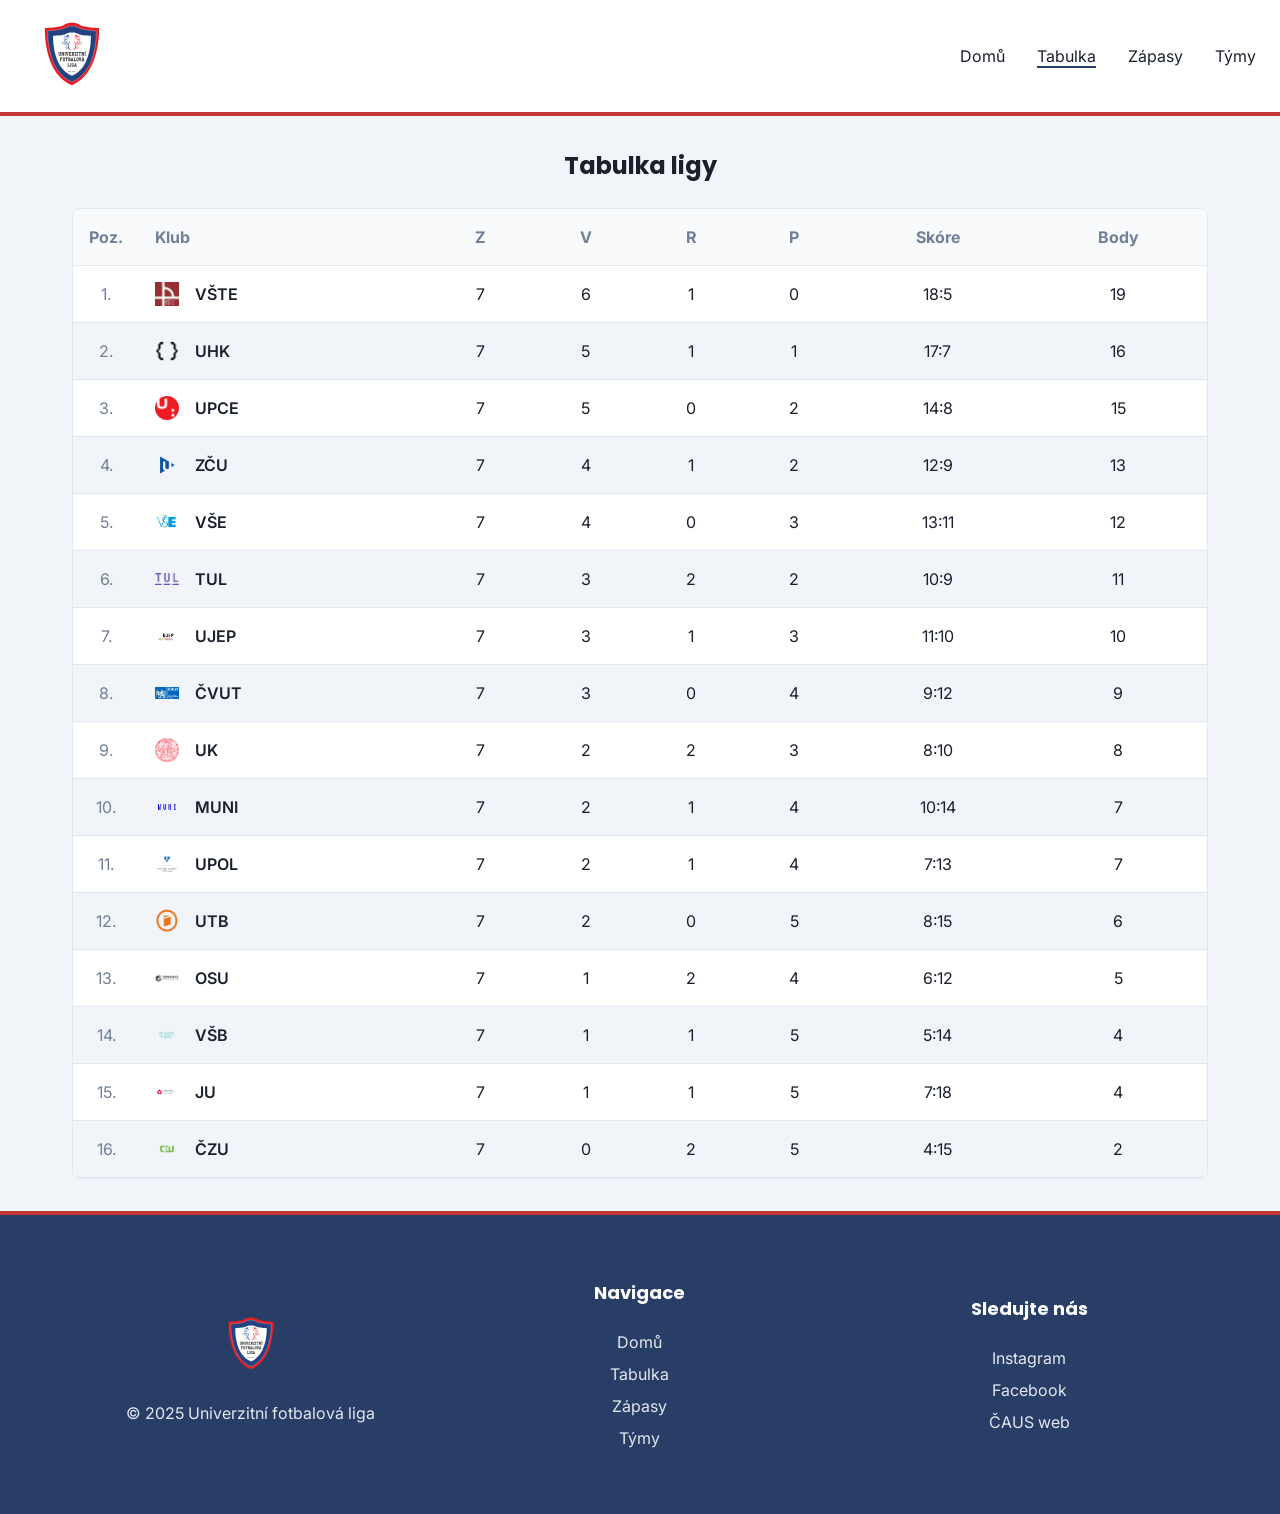
==== tabulka.html @ 3241ca41 "Improve code quality: optimize JS, CSS variables, and HTML metadata Co-authored-by: MatBen19 <101430" ====
<!DOCTYPE html>
<html lang="cs">
    <head>
        <meta charset="UTF-8" />
        <meta name="viewport" content="width=device-width, initial-scale=1.0" />
        <meta name="description" content="Tabulka Univerzitní fotbalové ligy - aktuální pořadí týmů UFoL" />

        <title>Tabulka | UFoL</title>

        <link rel="preconnect" href="https://fonts.googleapis.com" />
        <link rel="preconnect" href="https://fonts.gstatic.com" crossorigin />
        <link
            href="https://fonts.googleapis.com/css2?family=Inter:wght@400;600;700&family=Poppins:wght@600;700&display=swap"
            rel="stylesheet"
        />
        <link rel="stylesheet" href="css/main.css" />
        <!-- Javascript pro responizivní navigaci -->
        <script src="./script.js" defer></script>
    </head>

    <body>
        <header class="header">
            <div class="header__content">
                <a href="index.html">
                    <img class="header__logo" src="./images/logos/ufol.svg" alt="league icon"/>
                </a>
                <nav class="nav">
                    <ul class="nav__menu">
                        <li><a class="nav__link" href="./index.html">Domů</a></li>
                        <li><a class="nav__link nav__link--active" href="./tabulka.html">Tabulka</a></li>
                        <li><a class="nav__link" href="./zapasy.html">Zápasy</a></li>
                        <li><a class="nav__link" href="./tymy.html">Týmy</a></li>
                    </ul>
                    <button class="nav__hamburger" aria-label="Otevřít menu" aria-expanded="false">
                        <span class="nav__bar"></span>
                        <span class="nav__bar"></span>
                        <span class="nav__bar"></span>
                    </button>
                </nav>
            </div>
        </header>

        <main>
            <section class="standings">
                <div class="standings__content">
                    <div class="standings__header">
                        <h1>Tabulka ligy</h1>
                    </div>
                    <span class="standings__hint">
                        <p>Posunutím zobrazíte celou tabulku →</p>
                    </span>
                    <div class="standings__table-content">
                        
                        <table class="league-table">
                            <thead>
                                <tr class="league-table__header-row">
                                    <th class="league-table__th league-table__th--pos">Poz.</th>
                                    <th class="league-table__th league-table__th--team">Klub</th>
                                    <th class="league-table__th">Z</th>
                                    <th class="league-table__th">V</th>
                                    <th class="league-table__th">R</th>
                                    <th class="league-table__th">P</th>
                                    <th class="league-table__th">Skóre</th>
                                    <th class="league-table__th">Body</th>
                                </tr>
                            </thead>

                            <tbody>
                                <tr class="league-table__row">
                                    <td class="league-table__cell league-table__cell--pos">1.</td>
                                    <td class="league-table__cell league-table__cell--team">
                                        <div class="league-table__team-content">
                                            <img class="league-table__logo" src="./images/logos/vste.jpg" alt="VŠTE Logo">
                                            <span class="league-table__name">VŠTE</span>
                                        </div>
                                    </td>
                                    <td class="league-table__cell">7</td>
                                    <td class="league-table__cell">6</td>
                                    <td class="league-table__cell">1</td>
                                    <td class="league-table__cell">0</td>
                                    <td class="league-table__cell">18:5</td>
                                    <td class="league-table__cell">19</td>
                                </tr>
                            
                                <tr class="league-table__row--zebra">
                                    <td class="league-table__cell league-table__cell--pos">2.</td>
                                    <td class="league-table__cell league-table__cell--team">
                                        <div class="league-table__team-content">
                                            <img class="league-table__logo" src="./images/logos/uhk.png" alt="UHK Logo">
                                            <span class="league-table__name">UHK</span>
                                        </div>
                                    </td>
                                    <td class="league-table__cell">7</td>
                                    <td class="league-table__cell">5</td>
                                    <td class="league-table__cell">1</td>
                                    <td class="league-table__cell">1</td>
                                    <td class="league-table__cell">17:7</td>
                                    <td class="league-table__cell">16</td>
                                </tr>
                            
                                <tr class="league-table__row">
                                    <td class="league-table__cell league-table__cell--pos">3.</td>
                                    <td class="league-table__cell league-table__cell--team">
                                        <div class="league-table__team-content">
                                            <img class="league-table__logo" src="./images/logos/upce.png" alt="UPCE Logo">
                                            <span class="league-table__name">UPCE</span>
                                        </div>
                                    </td>
                                    <td class="league-table__cell">7</td>
                                    <td class="league-table__cell">5</td>
                                    <td class="league-table__cell">0</td>
                                    <td class="league-table__cell">2</td>
                                    <td class="league-table__cell">14:8</td>
                                    <td class="league-table__cell">15</td>
                                </tr>
                            
                                <tr class="league-table__row--zebra">
                                    <td class="league-table__cell league-table__cell--pos">4.</td>
                                    <td class="league-table__cell league-table__cell--team">
                                        <div class="league-table__team-content">
                                            <img class="league-table__logo" src="./images/logos/zcu.png" alt="ZČU Logo">
                                            <span class="league-table__name">ZČU</span>
                                        </div>
                                    </td>
                                    <td class="league-table__cell">7</td>
                                    <td class="league-table__cell">4</td>
                                    <td class="league-table__cell">1</td>
                                    <td class="league-table__cell">2</td>
                                    <td class="league-table__cell">12:9</td>
                                    <td class="league-table__cell">13</td>
                                </tr>
                            
                                <tr class="league-table__row">
                                    <td class="league-table__cell league-table__cell--pos">5.</td>
                                    <td class="league-table__cell league-table__cell--team">
                                        <div class="league-table__team-content">
                                            <img class="league-table__logo" src="./images/logos/vse.png" alt="VŠE Logo">
                                            <span class="league-table__name">VŠE</span>
                                        </div>
                                    </td>
                                    <td class="league-table__cell">7</td>
                                    <td class="league-table__cell">4</td>
                                    <td class="league-table__cell">0</td>
                                    <td class="league-table__cell">3</td>
                                    <td class="league-table__cell">13:11</td>
                                    <td class="league-table__cell">12</td>
                                </tr>
                            
                                <tr class="league-table__row--zebra">
                                    <td class="league-table__cell league-table__cell--pos">6.</td>
                                    <td class="league-table__cell league-table__cell--team">
                                        <div class="league-table__team-content">
                                            <img class="league-table__logo" src="./images/logos/tul.png" alt="TUL Logo">
                                            <span class="league-table__name">TUL</span>
                                        </div>
                                    </td>
                                    <td class="league-table__cell">7</td>
                                    <td class="league-table__cell">3</td>
                                    <td class="league-table__cell">2</td>
                                    <td class="league-table__cell">2</td>
                                    <td class="league-table__cell">10:9</td>
                                    <td class="league-table__cell">11</td>
                                </tr>
                            
                                <tr class="league-table__row">
                                    <td class="league-table__cell league-table__cell--pos">7.</td>
                                    <td class="league-table__cell league-table__cell--team">
                                        <div class="league-table__team-content">
                                            <img class="league-table__logo" src="./images/logos/ujep.png" alt="UJEP Logo">
                                            <span class="league-table__name">UJEP</span>
                                        </div>
                                    </td>
                                    <td class="league-table__cell">7</td>
                                    <td class="league-table__cell">3</td>
                                    <td class="league-table__cell">1</td>
                                    <td class="league-table__cell">3</td>
                                    <td class="league-table__cell">11:10</td>
                                    <td class="league-table__cell">10</td>
                                </tr>
                            
                                <tr class="league-table__row--zebra">
                                    <td class="league-table__cell league-table__cell--pos">8.</td>
                                    <td class="league-table__cell league-table__cell--team">
                                        <div class="league-table__team-content">
                                            <img class="league-table__logo" src="./images/logos/cvut.jpg" alt="ČVUT Logo">
                                            <span class="league-table__name">ČVUT</span>
                                        </div>
                                    </td>
                                    <td class="league-table__cell">7</td>
                                    <td class="league-table__cell">3</td>
                                    <td class="league-table__cell">0</td>
                                    <td class="league-table__cell">4</td>
                                    <td class="league-table__cell">9:12</td>
                                    <td class="league-table__cell">9</td>
                                </tr>
                            
                                <tr class="league-table__row">
                                    <td class="league-table__cell league-table__cell--pos">9.</td>
                                    <td class="league-table__cell league-table__cell--team">
                                        <div class="league-table__team-content">
                                            <img class="league-table__logo" src="./images/logos/uk.png" alt="UK Logo">
                                            <span class="league-table__name">UK</span>
                                        </div>
                                    </td>
                                    <td class="league-table__cell">7</td>
                                    <td class="league-table__cell">2</td>
                                    <td class="league-table__cell">2</td>
                                    <td class="league-table__cell">3</td>
                                    <td class="league-table__cell">8:10</td>
                                    <td class="league-table__cell">8</td>
                                </tr>
                            
                                <tr class="league-table__row--zebra">
                                    <td class="league-table__cell league-table__cell--pos">10.</td>
                                    <td class="league-table__cell league-table__cell--team">
                                        <div class="league-table__team-content">
                                            <img class="league-table__logo" src="./images/logos/muni.png" alt="MUNI Logo">
                                            <span class="league-table__name">MUNI</span>
                                        </div>
                                    </td>
                                    <td class="league-table__cell">7</td>
                                    <td class="league-table__cell">2</td>
                                    <td class="league-table__cell">1</td>
                                    <td class="league-table__cell">4</td>
                                    <td class="league-table__cell">10:14</td>
                                    <td class="league-table__cell">7</td>
                                </tr>
                            
                                <tr class="league-table__row">
                                    <td class="league-table__cell league-table__cell--pos">11.</td>
                                    <td class="league-table__cell league-table__cell--team">
                                        <div class="league-table__team-content">
                                            <img class="league-table__logo" src="./images/logos/upol.png" alt="UPOL Logo">
                                            <span class="league-table__name">UPOL</span>
                                        </div>
                                    </td>
                                    <td class="league-table__cell">7</td>
                                    <td class="league-table__cell">2</td>
                                    <td class="league-table__cell">1</td>
                                    <td class="league-table__cell">4</td>
                                    <td class="league-table__cell">7:13</td>
                                    <td class="league-table__cell">7</td>
                                </tr>
                            
                                <tr class="league-table__row--zebra">
                                    <td class="league-table__cell league-table__cell--pos">12.</td>
                                    <td class="league-table__cell league-table__cell--team">
                                        <div class="league-table__team-content">
                                            <img class="league-table__logo" src="./images/logos/utb.png" alt="UTB Logo">
                                            <span class="league-table__name">UTB</span>
                                        </div>
                                    </td>
                                    <td class="league-table__cell">7</td>
                                    <td class="league-table__cell">2</td>
                                    <td class="league-table__cell">0</td>
                                    <td class="league-table__cell">5</td>
                                    <td class="league-table__cell">8:15</td>
                                    <td class="league-table__cell">6</td>
                                </tr>
                            
                                <tr class="league-table__row">
                                    <td class="league-table__cell league-table__cell--pos">13.</td>
                                    <td class="league-table__cell league-table__cell--team">
                                        <div class="league-table__team-content">
                                            <img class="league-table__logo" src="./images/logos/osu.png" alt="OSU Logo">
                                            <span class="league-table__name">OSU</span>
                                        </div>
                                    </td>
                                    <td class="league-table__cell">7</td>
                                    <td class="league-table__cell">1</td>
                                    <td class="league-table__cell">2</td>
                                    <td class="league-table__cell">4</td>
                                    <td class="league-table__cell">6:12</td>
                                    <td class="league-table__cell">5</td>
                                </tr>
                            
                                <tr class="league-table__row--zebra">
                                    <td class="league-table__cell league-table__cell--pos">14.</td>
                                    <td class="league-table__cell league-table__cell--team">
                                        <div class="league-table__team-content">
                                            <img class="league-table__logo" src="./images/logos/vsb.png" alt="VŠB Logo">
                                            <span class="league-table__name">VŠB</span>
                                        </div>
                                    </td>
                                    <td class="league-table__cell">7</td>
                                    <td class="league-table__cell">1</td>
                                    <td class="league-table__cell">1</td>
                                    <td class="league-table__cell">5</td>
                                    <td class="league-table__cell">5:14</td>
                                    <td class="league-table__cell">4</td>
                                </tr>
                            
                                <tr class="league-table__row">
                                    <td class="league-table__cell league-table__cell--pos">15.</td>
                                    <td class="league-table__cell league-table__cell--team">
                                        <div class="league-table__team-content">
                                            <img class="league-table__logo" src="./images/logos/ju.png" alt="JU Logo">
                                            <span class="league-table__name">JU</span>
                                        </div>
                                    </td>
                                    <td class="league-table__cell">7</td>
                                    <td class="league-table__cell">1</td>
                                    <td class="league-table__cell">1</td>
                                    <td class="league-table__cell">5</td>
                                    <td class="league-table__cell">7:18</td>
                                    <td class="league-table__cell">4</td>
                                </tr>
                            
                                <tr class="league-table__row--zebra">
                                    <td class="league-table__cell league-table__cell--pos">16.</td>
                                    <td class="league-table__cell league-table__cell--team">
                                        <div class="league-table__team-content">
                                            <img class="league-table__logo" src="./images/logos/czu.png" alt="ČZU Logo">
                                            <span class="league-table__name">ČZU</span>
                                        </div>
                                    </td>
                                    <td class="league-table__cell">7</td>
                                    <td class="league-table__cell">0</td>
                                    <td class="league-table__cell">2</td>
                                    <td class="league-table__cell">5</td>
                                    <td class="league-table__cell">4:15</td>
                                    <td class="league-table__cell">2</td>
                                </tr>
                            </tbody>
                        </table>
                    </div>
                </div>
            </section>
        </main>

        <footer class="footer">
            <div class="footer__content">
                <div class="footer__column footer__column--brand">
                    <a href="index.html" class="footer__logo-link">
                        <img class="footer__logo" src="./images/logos/ufol.svg" alt="UFoL Logo">
                    </a>
                    <p class="footer__text">© 2025 Univerzitní fotbalová liga</p>
                </div>

                <div class="footer__column">
                    <h3 class="footer__heading">Navigace</h3>
                    <ul class="footer__list">
                        <li><a href="index.html" class="footer__link">Domů</a></li>
                        <li><a href="tabulka.html" class="footer__link">Tabulka</a></li>
                        <li><a href="zapasy.html" class="footer__link">Zápasy</a></li>
                        <li><a href="tymy.html" class="footer__link">Týmy</a></li>
                    </ul>
                </div>

                <div class="footer__column">
                    <h3 class="footer__heading">Sledujte nás</h3>
                    <ul class="footer__list">
                        <li><a href="#" class="footer__link">Instagram</a></li>
                        <li><a href="#" class="footer__link">Facebook</a></li>
                        <li><a href="#" class="footer__link">ČAUS web</a></li>
                    </ul>
                </div>
            </div>
        </footer>

    </body>
</html>
---- css/main.css ----
/* Importy */
@import "reset.css";
@import "variables.css";

/* Základní nastavení stránky */
body {
    background-color: var(--color-bg-page);
    color: var(--color-text-main);
    font-family: var(--font-body);
    font-size: 16px; /* 1rem */
}

/* Typography Defaults */
h1,
h2,
h3 {
    font-family: var(--font-heading);
    font-weight: 700;
    color: var(--color-text-main);
}

a {
    text-decoration: none;
    color: inherit;
}

/* HEADER */

.header {
    padding: 0.5rem 1.5rem;
    background-color: var(--color-bg-container);
    border-bottom: 4px solid var(--color-accent);
}

.header__content {
    display: flex;
    justify-content: space-between;
    align-items: center;
}

.header__logo {
    width: 6rem;
    height: auto;
}

.nav__hamburger {
    display: none;
}

.nav__menu {
    list-style: none;
    display: flex;
    gap: 2rem;
}

.nav__link {
    /* Vymezí místo pro border ve stavu :hover */
    border-bottom: 2px solid transparent;
    transition: all 0.3s ease;
}

.nav__link--active {
    border-bottom-color: var(--color-primary);
}

.nav__link--active:hover {
    color: var(--color-primary-hover);
    border-bottom-color: var(--color-primary-hover);
}

.nav__link--active:active {
    color: var(--color-primary-active);
    border-bottom-color: var(--color-primary-active);
}

.nav__link:hover {
    color: var(--color-primary-hover);
}

.nav__link:active {
    color: var(--color-primary-active);
}

/* FOOTER */

.footer {
    background-color: var(--color-primary);
    color: var(--color-text-light);
    border-top: 4px solid var(--color-accent);
}

.footer__content {
    padding: 4rem 2rem;
    max-width: var(--container-width-desktop);
    margin: 0 auto;
    display: flex;
    flex-direction: row;
    justify-content: space-between;
    align-items: center;
    gap: 2rem;
}

.footer__column {
    display: flex;
    flex-direction: column;
    align-items: center;
    text-align: center;
    gap: 1rem;
    flex: 1;
}

.footer__logo {
    height: 5rem;
    width: auto;
}

.footer__heading {
    color: var(--color-white);
    font-size: 1.125rem;
    margin-bottom: 0.5rem;
}

.footer__list {
    list-style: none;
    display: flex;
    flex-direction: column;
    gap: 0.5rem;
}

.footer__link {
    color: var(--color-text-light);
    transition: color 0.2s ease;
}

.footer__link:hover {
    color: var(--color-white);
    text-decoration: underline;
}

.footer__link:active {
    color: var(--color-accent);
}

/* =========================================
   HOME PAGE
   ========================================= */

/* HERO SECTION */

.hero {
    min-height: 380px;
    padding: 2rem 1rem;
    display: flex;
    align-items: center;
    justify-content: center;
    background-image: linear-gradient(rgba(0, 0, 0, 0.3), rgba(0, 0, 0, 0.3)),
        url("../images/ui/football_pitch.webp");
    background-size: cover;
    background-position: bottom;
}

.hero__content {
    display: flex;
    flex-direction: column;
    align-items: center;
    justify-content: center;
    gap: 2rem;
}

.hero__content h1 {
    color: var(--color-white);
    font-size: 3rem;
    text-align: center;
}

.hero__subtitle {
    color: var(--color-white);
    font-size: 1rem;
}

.btn {
    display: inline-block;
    padding: 0.75rem 1.5rem;
    background-color: var(--color-accent);
    border-radius: var(--radius-card);
    color: var(--color-white);
    font-weight: 600;
    transition: all 0.3s ease-out;
}

.btn:hover {
    background-color: var(--color-accent-hover);
    transform: translateY(-2px);
    box-shadow: 0 4px 12px rgba(195, 55, 52, 0.3);
}

.btn:active {
    background-color: var(--color-accent-active);
    transform: translateY(0);
    box-shadow: none;
}

/* SECTION HEADERS */

.section__header {
    display: flex;
    align-items: baseline;
    justify-content: space-between;
}

.section__header a {
    font-family: var(--font-body);
    font-size: 1rem;
    color: var(--color-primary);
    transition: all 0.3s ease-out;
}

.section__header a:hover {
    color: var(--color-primary-hover);
}

.section__header a:active {
    color: var(--color-primary-active);
}

/* UPCOMING MATCHES */

.upcoming-matches__content {
    padding: 4rem 2rem 0 2rem;
    display: flex;
    flex-direction: column;
    gap: 1rem;

    width: 100%;
    max-width: var(--container-width-desktop);
    margin: 0 auto;
}

.upcoming-matches__list {
    display: flex;
    flex-direction: column;
    gap: 1rem;
}

.match-card {
    padding: 2rem 2rem;
    background-color: var(--color-bg-container);
    border-radius: var(--radius-card);
    border: 1px solid var(--color-border);
    display: flex;
    align-items: center;
    gap: 1rem;
}

.match-card__team {
    display: flex;
    align-items: center;
    gap: 1rem;

    flex: 1;
    flex-basis: 0;
}

.match-card__team:first-child {
    justify-content: flex-start;
}

.match-card__team:last-child {
    justify-content: flex-end;
}

.match-card__logo {
    height: 3rem;
    width: auto;
    object-fit: contain;
}
.match-card__name {
    color: var(--color-text-main);
}

.match-card__info {
    display: flex;
    flex-direction: column;
    align-items: center;
}

.match-card__score {
    font-size: 1.5rem;
    font-weight: 600;
    font-family: var(--font-heading);
}

/* STANDINGS */

.standings__content {
    padding: 2rem 2rem;
    max-width: var(--container-width-desktop);
    margin: 0 auto;
    display: flex;
    flex-direction: column;
    gap: 1.5rem;
}

.league-table--mini {
    width: 100%;
    min-width: 300px;
    border-collapse: collapse;
}

/* Sdílené styly pro tabulku */

.standings__table-content {
    width: 100%;
    overflow-x: auto;
    background: var(--color-bg-container);
    border-radius: var(--radius-card);
    border: 1px solid var(--color-border);
}

.standings__hint {
    display: none;
    text-align: center;
    font-size: 0.8rem;
    color: var(--color-text-subtle);
}

.league-table__th,
.league-table__cell {
    padding: 1rem;
    text-align: center;
    border-bottom: 1px solid var(--color-border);
}

.league-table__header-row {
    font-weight: 600;
    font-size: 1rem;
    color: var(--color-text-subtle);
    background-color: var(--color-bg-light);
}

.league-table__th--pos,
.league-table__cell--pos {
    width: 3rem;
    color: var(--color-text-subtle);
}

.league-table__th--team,
.league-table__cell--team {
    text-align: left;
}

.league-table__team-content {
    display: flex;
    align-items: center;
    gap: 1rem;
}

.league-table__logo {
    width: 1.5rem;
    height: auto;
}

.league-table__name {
    font-weight: 600;
}

.league-table__row--zebra {
    background-color: var(--color-bg-page);
}

/* =========================================
   TABULKA
   ========================================= */
.standings__header {
    text-align: center;
}

.league-table {
    width: 100%;
    min-width: 700px;
    border-collapse: collapse;
}

/* =========================================
   TÝMY
   ========================================= */
.teams__content {
    padding: 2rem 2rem;
    width: 100%;
    max-width: var(--container-width-desktop);
    margin: 0 auto;

    display: flex;
    flex-direction: column;
    gap: 2rem;
}

.teams__header {
    text-align: center;
}

.teams__grid {
    /* Grid Layout */
    display: grid;
    /* 3 sloupce */
    grid-template-columns: repeat(3, 1fr); 
    gap: 1.5rem;
}

/* Karta Týmu */
.team-card {
    position: relative; 
    
    background-color: var(--color-bg-container);
    border: 1px solid var(--color-border);
    border-radius: var(--radius-card);
    
    display: flex;
    flex-direction: column;
    overflow: hidden;
    
    /* Animace při najetí myší */
    transition: transform 0.3s ease, box-shadow 0.3s ease;
}

/* Hover efekt na celou kartu */
.team-card:hover {
    transform: translateY(-5px);
    box-shadow: var(--shadow-card);
    border-color: var(--color-primary-hover);
}

/* Overlay Link */
.team-card__overlay-link {
    /* Roztáhne odkaz přes celou kartu */
    position: absolute;
    inset: 0; /* top:0, right:0, bottom:0, left:0 */
    z-index: 1; /* Musí být nad obsahem */
    cursor: pointer;
}

/* --- Části Karty --- */

/* Horní část s logem */
.team-card__header {
    background-color: var(--color-bg-light);
    padding: 2rem;
    display: flex;
    justify-content: center;
    align-items: center;
    border-bottom: 1px solid var(--color-border);
}

.team-card__logo {
    width: 5rem; /* Velké logo */
    height: 5rem;
    object-fit: contain;
    /* Jemný stín pod logem pro hloubku */
    filter: drop-shadow(0 4px 6px rgba(0,0,0,0.1));
}

/* Tělo s textem */
.team-card__body {
    padding: 1.5rem;
    text-align: center;
    flex: 1; /* Roztáhne se, aby patička byla vždy dole */
    display: flex;
    flex-direction: column;
    gap: 0.5rem;
}

.team-card__acronym {
    font-size: 1.5rem;
    color: var(--color-text-main);
}

.team-card__name {
    color: var(--color-text-subtle);
    font-size: 0.9rem;
}

.team-card__stats {
    padding-top: 1rem;
    font-size: 0.85rem;
    color: var(--color-primary);
    font-weight: 600;
    
    display: flex;
    justify-content: center;
    gap: 0.5rem;
}

/* Footer s vizuálním odkazem */
.team-card__footer {
    padding: 1rem;
    text-align: center;
    border-top: 1px solid var(--color-border);
    background-color: var(--color-white);
}

.team-card__link {
    font-size: 0.9rem;
    font-weight: 600;
    color: var(--color-primary);
    
    transition: color 0.3s ease;
}

/* Změní se barva odkazu dole */
.team-card:hover .team-card__link {
    color: var(--color-accent);
}

/* =========================================
   RESPONSIVE DESIGN (MEDIA QUERIES)
   ========================================= */

/* TABLET */
@media (max-width: 1024px) {
    :root {
        --container-width-desktop: 100%;
    }

    .teams__grid {
        grid-template-columns: repeat(2, 1fr); 
    }
}

/* MOBILE */
@media (max-width: 768px) {
    /* NAVIGACE */
    /* Zámek scrollování pro otevřené menu */
    body.no-scroll {
        overflow: hidden;
    }
    /* Menu pozicováno fixně mimo obrazovku na pravé straně, defaultně není vidět,
        objeví se přes celou obrazovku při kliknutí na button */
    .nav__menu {
        display: flex;
        flex-direction: column;
        justify-content:space-evenly;
        align-items: center;

        position: fixed;
        top: 0;
        right: -100%;
        height: 100vh;
        width: 100%;

        background-color: var(--color-primary);
        opacity: 0;
        transition: right 0.3s ease, opacity 0.3s ease;
        z-index: 90;
    }

    /* Změna pozicování při rozkliknutí menu */
    .nav__menu--open {
        right: 0;
        opacity: 1;
    }

    .nav__link {
        font-size: 1.5rem;
        color: var(--color-white);
    }

    .nav__link--active {
        border-block-color: var(--color-white);
    }

    .nav__hamburger {
        height: 3rem;
        width: 3rem;
        display: flex;
        flex-direction: column;
        justify-content: center;
        gap: 0.6rem;
        cursor: pointer;
        border: none;
        background: transparent;
        z-index: 100;
        position: relative;
    }

    /* Změna hamburger ikonky na křížek s animací */
    .nav__cross .nav__bar:nth-child(1) {
        transform: translateY(1rem) rotate(45deg);
    }

    .nav__cross .nav__bar:nth-child(2) {
        opacity: 0;
    }

    .nav__cross .nav__bar:nth-child(3) {
        transform: translateY(-1rem) rotate(-45deg);
    }

    .nav__cross .nav__bar:nth-child(1),
    .nav__cross .nav__bar:nth-child(3) {
        background-color: var(--color-white);
    }

    .nav__bar {
        width: 100%;
        height: 0.4rem;
        background-color: var(--color-primary);
        border-radius: 2rem;
        transition: all 0.3s ease, opacity 0.3s ease;
    }

    /* HERO */
    .hero {
        min-height: 250px;
    }

    .hero__content {
        gap: 1.5rem;
    }
    .hero__content h1 {
        font-size: 2rem;
    }

    .hero__subtitle {
        display: none;
    }

    /* SECTION TOP PADDINGS */
    .upcoming-matches__content,
    .standings__content {
        padding-top: 2rem;
    }

    /* MATCH CARD */
    .match-card__team {
        flex-direction: column;
        text-align: center;
        gap: 0.5rem;
    }
    .match-card__logo {
        height: 2rem;
    }

    .match-card__team:last-child {
        flex-direction: column-reverse;
    }

    .match-card__name {
        font-size: 1rem;
    }

    .match-card__info {
        font-size: 0.7rem;
    }

    /* Zobrazení nápovědi pro práci s tabulkou */
    .standings__hint {
        display: block;
    }

    /* Pouze 1 sloupec u gridu v TÝMY layoutu */
    .teams__grid {
        grid-template-columns: repeat(1, 1fr); 
    }

    /* FOOTER */
    .footer__content {
        padding: 2rem 1.5rem;
        flex-direction: column;
        width: 100%;
        gap: 1.2rem;
    }

    .footer__column {
        gap: 0.2rem;
    }

    .footer__heading {
        margin-bottom: 0.2rem;
    }

    /* Copyright na konec */
    .footer__column--brand {
        order: 1;
        gap: 0;
    }

    .footer__logo {
        height: 2rem;
        width: auto;
    }
}
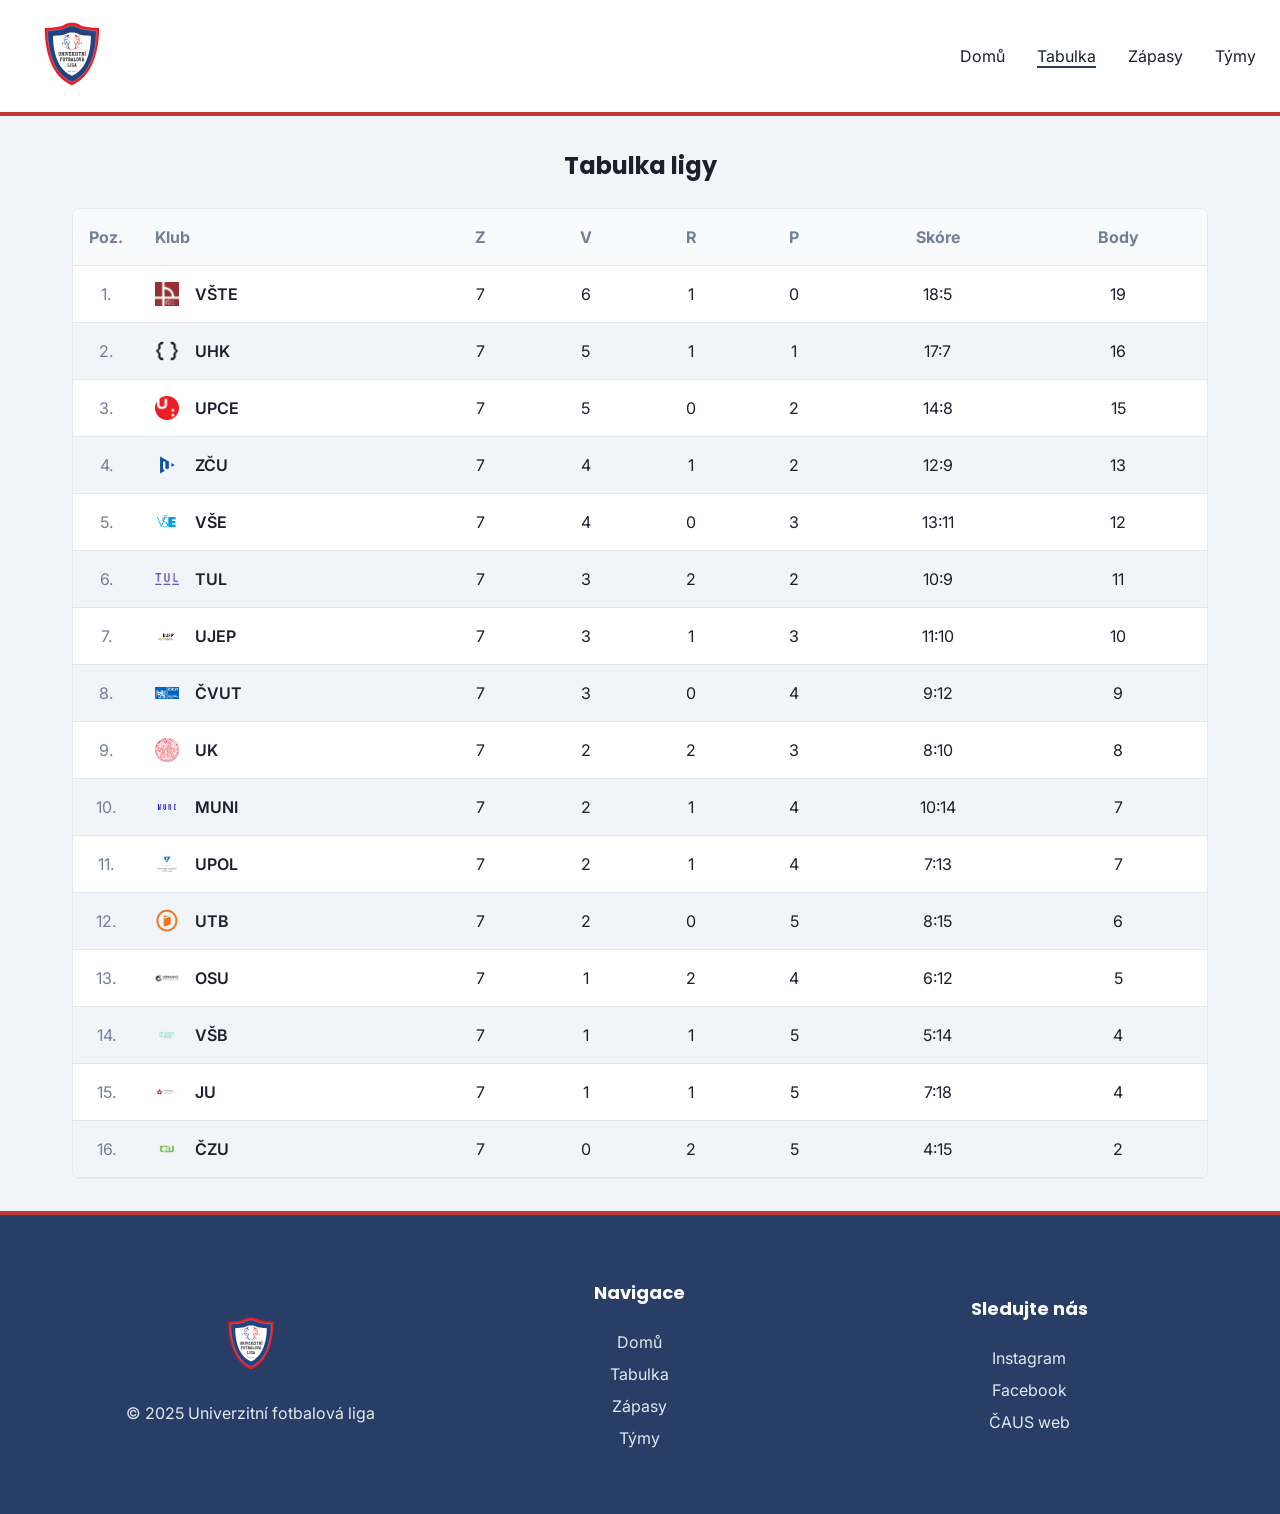
==== commit e77ae457: "Switch team logos to WebP format for optimization Replaces PNG and JPG logo images with WebP equival" ====
--- a/tabulka.html
+++ b/tabulka.html
@@ -3,12 +3,10 @@
     <head>
         <meta charset="UTF-8" />
         <meta name="viewport" content="width=device-width, initial-scale=1.0" />
-        <meta name="description" content="Tabulka Univerzitní fotbalové ligy - aktuální pořadí týmů UFoL" />
 
         <title>Tabulka | UFoL</title>
 
         <link rel="preconnect" href="https://fonts.googleapis.com" />
-        <link rel="preconnect" href="https://fonts.gstatic.com" crossorigin />
         <link
             href="https://fonts.googleapis.com/css2?family=Inter:wght@400;600;700&family=Poppins:wght@600;700&display=swap"
             rel="stylesheet"
@@ -31,7 +29,7 @@
                         <li><a class="nav__link" href="./zapasy.html">Zápasy</a></li>
                         <li><a class="nav__link" href="./tymy.html">Týmy</a></li>
                     </ul>
-                    <button class="nav__hamburger" aria-label="Otevřít menu" aria-expanded="false">
+                    <button class="nav__hamburger" aria-label="Otevřít menu">
                         <span class="nav__bar"></span>
                         <span class="nav__bar"></span>
                         <span class="nav__bar"></span>
@@ -70,7 +68,7 @@
                                     <td class="league-table__cell league-table__cell--pos">1.</td>
                                     <td class="league-table__cell league-table__cell--team">
                                         <div class="league-table__team-content">
-                                            <img class="league-table__logo" src="./images/logos/vste.jpg" alt="VŠTE Logo">
+                                            <img class="league-table__logo" src="./images/logos/vste.webp" alt="VŠTE Logo">
                                             <span class="league-table__name">VŠTE</span>
                                         </div>
                                     </td>
@@ -86,7 +84,7 @@
                                     <td class="league-table__cell league-table__cell--pos">2.</td>
                                     <td class="league-table__cell league-table__cell--team">
                                         <div class="league-table__team-content">
-                                            <img class="league-table__logo" src="./images/logos/uhk.png" alt="UHK Logo">
+                                            <img class="league-table__logo" src="./images/logos/uhk.webp" alt="UHK Logo">
                                             <span class="league-table__name">UHK</span>
                                         </div>
                                     </td>
@@ -102,7 +100,7 @@
                                     <td class="league-table__cell league-table__cell--pos">3.</td>
                                     <td class="league-table__cell league-table__cell--team">
                                         <div class="league-table__team-content">
-                                            <img class="league-table__logo" src="./images/logos/upce.png" alt="UPCE Logo">
+                                            <img class="league-table__logo" src="./images/logos/upce.webp" alt="UPCE Logo">
                                             <span class="league-table__name">UPCE</span>
                                         </div>
                                     </td>
@@ -118,7 +116,7 @@
                                     <td class="league-table__cell league-table__cell--pos">4.</td>
                                     <td class="league-table__cell league-table__cell--team">
                                         <div class="league-table__team-content">
-                                            <img class="league-table__logo" src="./images/logos/zcu.png" alt="ZČU Logo">
+                                            <img class="league-table__logo" src="./images/logos/zcu.webp" alt="ZČU Logo">
                                             <span class="league-table__name">ZČU</span>
                                         </div>
                                     </td>
@@ -134,7 +132,7 @@
                                     <td class="league-table__cell league-table__cell--pos">5.</td>
                                     <td class="league-table__cell league-table__cell--team">
                                         <div class="league-table__team-content">
-                                            <img class="league-table__logo" src="./images/logos/vse.png" alt="VŠE Logo">
+                                            <img class="league-table__logo" src="./images/logos/vse.webp" alt="VŠE Logo">
                                             <span class="league-table__name">VŠE</span>
                                         </div>
                                     </td>
@@ -150,7 +148,7 @@
                                     <td class="league-table__cell league-table__cell--pos">6.</td>
                                     <td class="league-table__cell league-table__cell--team">
                                         <div class="league-table__team-content">
-                                            <img class="league-table__logo" src="./images/logos/tul.png" alt="TUL Logo">
+                                            <img class="league-table__logo" src="./images/logos/tul.webp" alt="TUL Logo">
                                             <span class="league-table__name">TUL</span>
                                         </div>
                                     </td>
@@ -166,7 +164,7 @@
                                     <td class="league-table__cell league-table__cell--pos">7.</td>
                                     <td class="league-table__cell league-table__cell--team">
                                         <div class="league-table__team-content">
-                                            <img class="league-table__logo" src="./images/logos/ujep.png" alt="UJEP Logo">
+                                            <img class="league-table__logo" src="./images/logos/ujep.webp" alt="UJEP Logo">
                                             <span class="league-table__name">UJEP</span>
                                         </div>
                                     </td>
@@ -182,7 +180,7 @@
                                     <td class="league-table__cell league-table__cell--pos">8.</td>
                                     <td class="league-table__cell league-table__cell--team">
                                         <div class="league-table__team-content">
-                                            <img class="league-table__logo" src="./images/logos/cvut.jpg" alt="ČVUT Logo">
+                                            <img class="league-table__logo" src="./images/logos/cvut.webp" alt="ČVUT Logo">
                                             <span class="league-table__name">ČVUT</span>
                                         </div>
                                     </td>
@@ -198,7 +196,7 @@
                                     <td class="league-table__cell league-table__cell--pos">9.</td>
                                     <td class="league-table__cell league-table__cell--team">
                                         <div class="league-table__team-content">
-                                            <img class="league-table__logo" src="./images/logos/uk.png" alt="UK Logo">
+                                            <img class="league-table__logo" src="./images/logos/uk.webp" alt="UK Logo">
                                             <span class="league-table__name">UK</span>
                                         </div>
                                     </td>
@@ -214,7 +212,7 @@
                                     <td class="league-table__cell league-table__cell--pos">10.</td>
                                     <td class="league-table__cell league-table__cell--team">
                                         <div class="league-table__team-content">
-                                            <img class="league-table__logo" src="./images/logos/muni.png" alt="MUNI Logo">
+                                            <img class="league-table__logo" src="./images/logos/muni.webp" alt="MUNI Logo">
                                             <span class="league-table__name">MUNI</span>
                                         </div>
                                     </td>
@@ -230,7 +228,7 @@
                                     <td class="league-table__cell league-table__cell--pos">11.</td>
                                     <td class="league-table__cell league-table__cell--team">
                                         <div class="league-table__team-content">
-                                            <img class="league-table__logo" src="./images/logos/upol.png" alt="UPOL Logo">
+                                            <img class="league-table__logo" src="./images/logos/upol.webp" alt="UPOL Logo">
                                             <span class="league-table__name">UPOL</span>
                                         </div>
                                     </td>
@@ -246,7 +244,7 @@
                                     <td class="league-table__cell league-table__cell--pos">12.</td>
                                     <td class="league-table__cell league-table__cell--team">
                                         <div class="league-table__team-content">
-                                            <img class="league-table__logo" src="./images/logos/utb.png" alt="UTB Logo">
+                                            <img class="league-table__logo" src="./images/logos/utb.webp" alt="UTB Logo">
                                             <span class="league-table__name">UTB</span>
                                         </div>
                                     </td>
@@ -262,7 +260,7 @@
                                     <td class="league-table__cell league-table__cell--pos">13.</td>
                                     <td class="league-table__cell league-table__cell--team">
                                         <div class="league-table__team-content">
-                                            <img class="league-table__logo" src="./images/logos/osu.png" alt="OSU Logo">
+                                            <img class="league-table__logo" src="./images/logos/osu.webp" alt="OSU Logo">
                                             <span class="league-table__name">OSU</span>
                                         </div>
                                     </td>
@@ -278,7 +276,7 @@
                                     <td class="league-table__cell league-table__cell--pos">14.</td>
                                     <td class="league-table__cell league-table__cell--team">
                                         <div class="league-table__team-content">
-                                            <img class="league-table__logo" src="./images/logos/vsb.png" alt="VŠB Logo">
+                                            <img class="league-table__logo" src="./images/logos/vsb.webp" alt="VŠB Logo">
                                             <span class="league-table__name">VŠB</span>
                                         </div>
                                     </td>
@@ -294,7 +292,7 @@
                                     <td class="league-table__cell league-table__cell--pos">15.</td>
                                     <td class="league-table__cell league-table__cell--team">
                                         <div class="league-table__team-content">
-                                            <img class="league-table__logo" src="./images/logos/ju.png" alt="JU Logo">
+                                            <img class="league-table__logo" src="./images/logos/ju.webp" alt="JU Logo">
                                             <span class="league-table__name">JU</span>
                                         </div>
                                     </td>
@@ -310,7 +308,7 @@
                                     <td class="league-table__cell league-table__cell--pos">16.</td>
                                     <td class="league-table__cell league-table__cell--team">
                                         <div class="league-table__team-content">
-                                            <img class="league-table__logo" src="./images/logos/czu.png" alt="ČZU Logo">
+                                            <img class="league-table__logo" src="./images/logos/czu.webp" alt="ČZU Logo">
                                             <span class="league-table__name">ČZU</span>
                                         </div>
                                     </td>
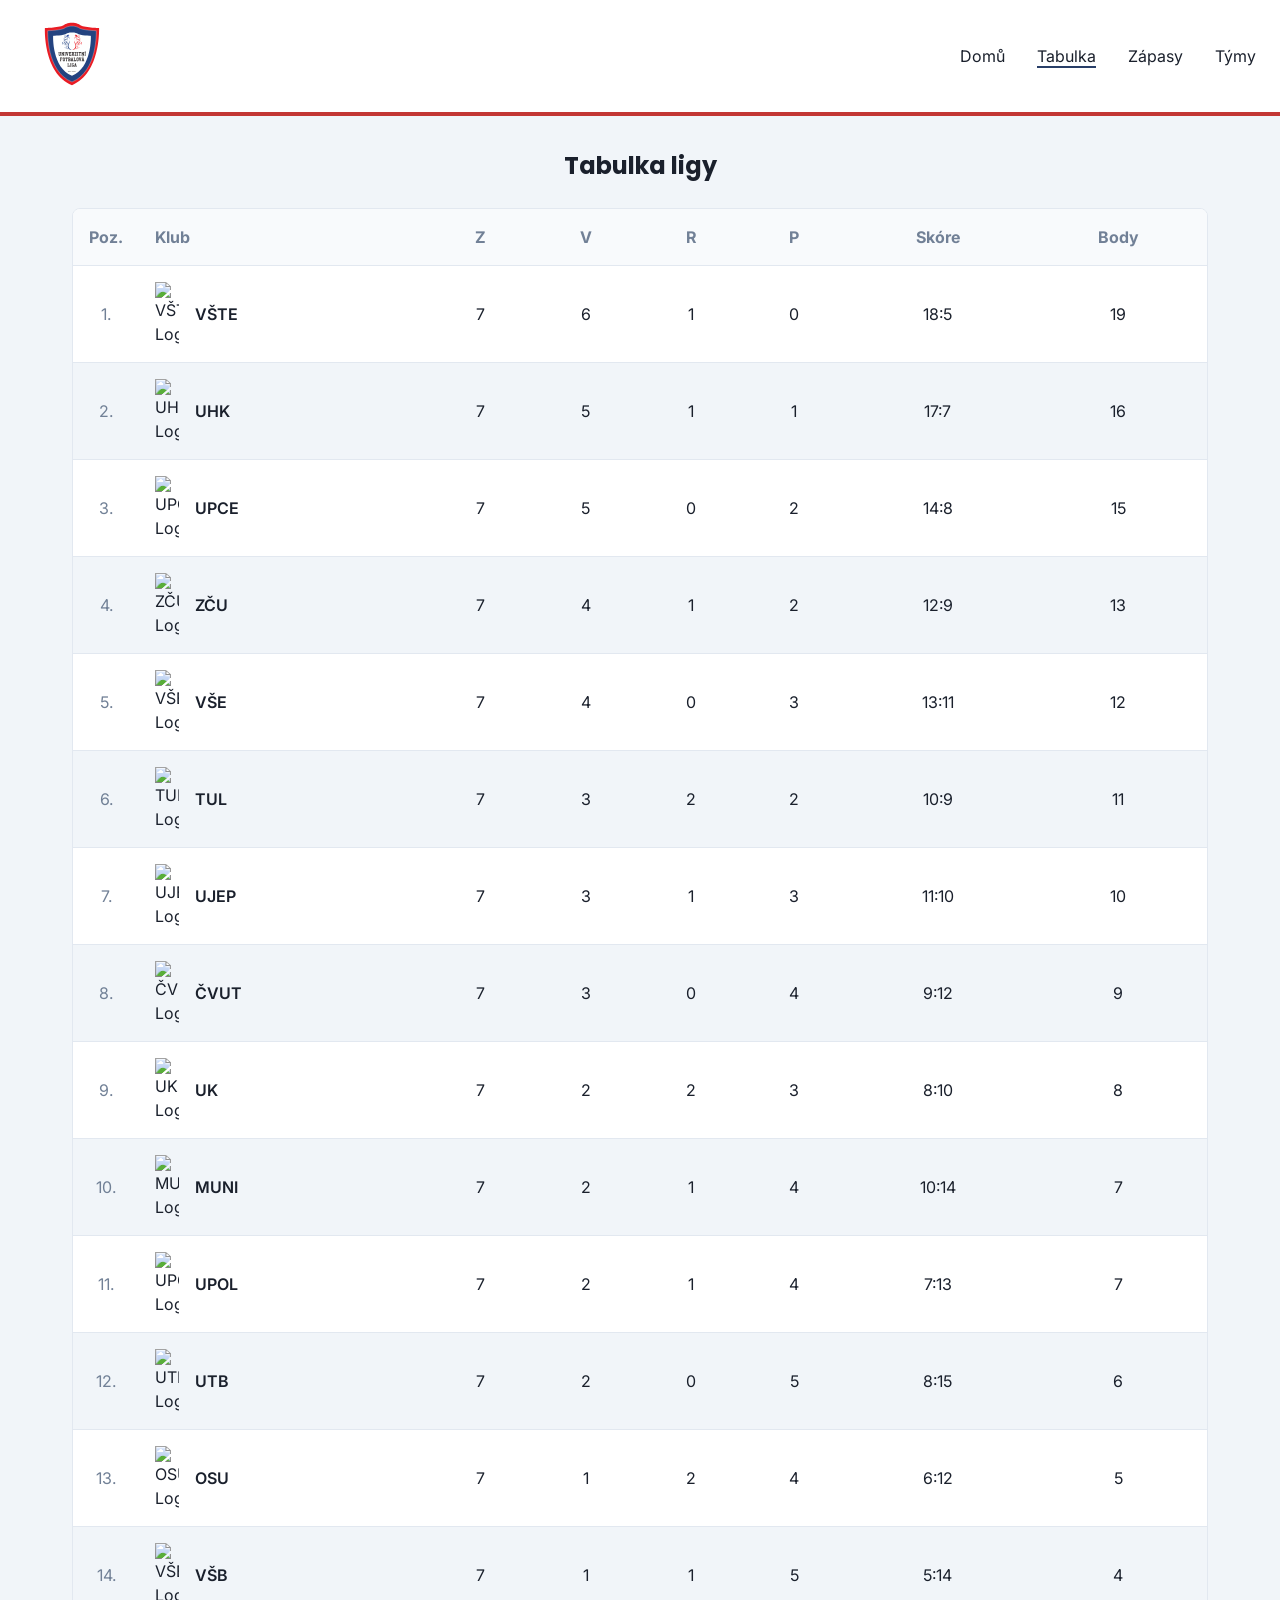
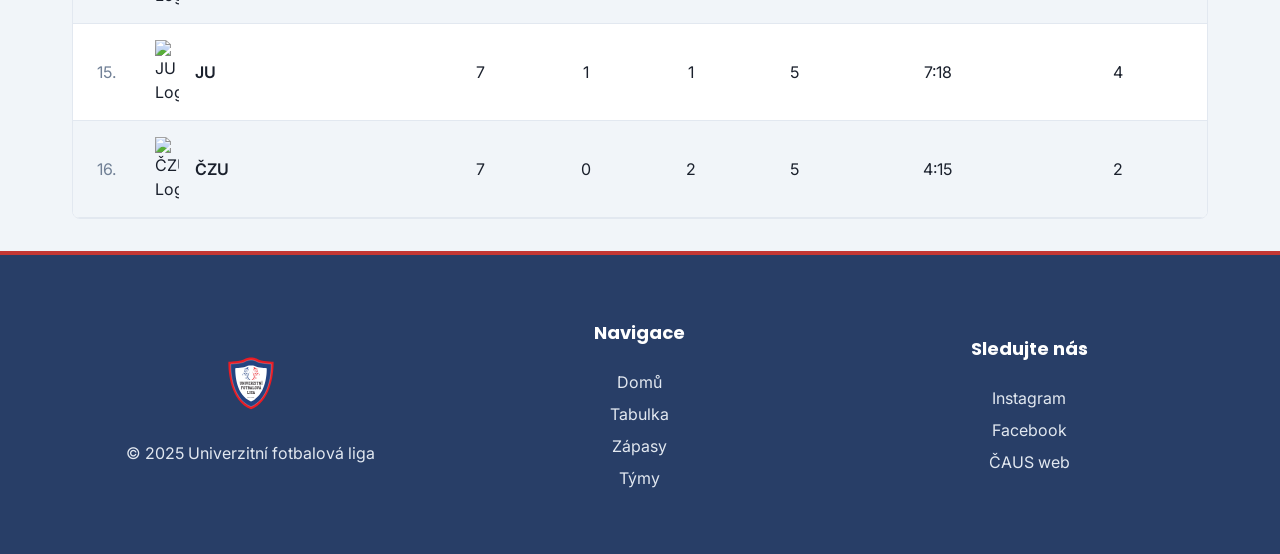
==== commit 96581998: "Fix critical performance issues: remove @import blocking and optimize font loading Co-authored-by: M" ====
--- a/tabulka.html
+++ b/tabulka.html
@@ -3,15 +3,29 @@
     <head>
         <meta charset="UTF-8" />
         <meta name="viewport" content="width=device-width, initial-scale=1.0" />
+        <meta name="description" content="Tabulka Univerzitní fotbalové ligy - aktuální pořadí týmů UFoL" />
 
         <title>Tabulka | UFoL</title>
 
+        <!-- Optimized font loading - non-blocking -->
         <link rel="preconnect" href="https://fonts.googleapis.com" />
+        <link rel="preconnect" href="https://fonts.gstatic.com" crossorigin />
         <link
             href="https://fonts.googleapis.com/css2?family=Inter:wght@400;600;700&family=Poppins:wght@600;700&display=swap"
             rel="stylesheet"
+            media="print"
+            onload="this.media='all'"
         />
+        <noscript>
+            <link
+                href="https://fonts.googleapis.com/css2?family=Inter:wght@400;600;700&family=Poppins:wght@600;700&display=swap"
+                rel="stylesheet"
+            />
+        </noscript>
+        
+        <!-- Main styles -->
         <link rel="stylesheet" href="css/main.css" />
+        
         <!-- Javascript pro responizivní navigaci -->
         <script src="./script.js" defer></script>
     </head>
@@ -29,7 +43,7 @@
                         <li><a class="nav__link" href="./zapasy.html">Zápasy</a></li>
                         <li><a class="nav__link" href="./tymy.html">Týmy</a></li>
                     </ul>
-                    <button class="nav__hamburger" aria-label="Otevřít menu">
+                    <button class="nav__hamburger" aria-label="Otevřít menu" aria-expanded="false">
                         <span class="nav__bar"></span>
                         <span class="nav__bar"></span>
                         <span class="nav__bar"></span>
@@ -68,7 +82,7 @@
                                     <td class="league-table__cell league-table__cell--pos">1.</td>
                                     <td class="league-table__cell league-table__cell--team">
                                         <div class="league-table__team-content">
-                                            <img class="league-table__logo" src="./images/logos/vste.webp" alt="VŠTE Logo">
+                                            <img class="league-table__logo" src="./images/logos/vste.jpg" alt="VŠTE Logo" loading="lazy">
                                             <span class="league-table__name">VŠTE</span>
                                         </div>
                                     </td>
@@ -84,7 +98,7 @@
                                     <td class="league-table__cell league-table__cell--pos">2.</td>
                                     <td class="league-table__cell league-table__cell--team">
                                         <div class="league-table__team-content">
-                                            <img class="league-table__logo" src="./images/logos/uhk.webp" alt="UHK Logo">
+                                            <img class="league-table__logo" src="./images/logos/uhk.png" alt="UHK Logo" loading="lazy">
                                             <span class="league-table__name">UHK</span>
                                         </div>
                                     </td>
@@ -100,7 +114,7 @@
                                     <td class="league-table__cell league-table__cell--pos">3.</td>
                                     <td class="league-table__cell league-table__cell--team">
                                         <div class="league-table__team-content">
-                                            <img class="league-table__logo" src="./images/logos/upce.webp" alt="UPCE Logo">
+                                            <img class="league-table__logo" src="./images/logos/upce.png" alt="UPCE Logo" loading="lazy">
                                             <span class="league-table__name">UPCE</span>
                                         </div>
                                     </td>
@@ -116,7 +130,7 @@
                                     <td class="league-table__cell league-table__cell--pos">4.</td>
                                     <td class="league-table__cell league-table__cell--team">
                                         <div class="league-table__team-content">
-                                            <img class="league-table__logo" src="./images/logos/zcu.webp" alt="ZČU Logo">
+                                            <img class="league-table__logo" src="./images/logos/zcu.png" alt="ZČU Logo" loading="lazy">
                                             <span class="league-table__name">ZČU</span>
                                         </div>
                                     </td>
@@ -132,7 +146,7 @@
                                     <td class="league-table__cell league-table__cell--pos">5.</td>
                                     <td class="league-table__cell league-table__cell--team">
                                         <div class="league-table__team-content">
-                                            <img class="league-table__logo" src="./images/logos/vse.webp" alt="VŠE Logo">
+                                            <img class="league-table__logo" src="./images/logos/vse.png" alt="VŠE Logo" loading="lazy">
                                             <span class="league-table__name">VŠE</span>
                                         </div>
                                     </td>
@@ -148,7 +162,7 @@
                                     <td class="league-table__cell league-table__cell--pos">6.</td>
                                     <td class="league-table__cell league-table__cell--team">
                                         <div class="league-table__team-content">
-                                            <img class="league-table__logo" src="./images/logos/tul.webp" alt="TUL Logo">
+                                            <img class="league-table__logo" src="./images/logos/tul.png" alt="TUL Logo" loading="lazy">
                                             <span class="league-table__name">TUL</span>
                                         </div>
                                     </td>
@@ -164,7 +178,7 @@
                                     <td class="league-table__cell league-table__cell--pos">7.</td>
                                     <td class="league-table__cell league-table__cell--team">
                                         <div class="league-table__team-content">
-                                            <img class="league-table__logo" src="./images/logos/ujep.webp" alt="UJEP Logo">
+                                            <img class="league-table__logo" src="./images/logos/ujep.png" alt="UJEP Logo" loading="lazy">
                                             <span class="league-table__name">UJEP</span>
                                         </div>
                                     </td>
@@ -180,7 +194,7 @@
                                     <td class="league-table__cell league-table__cell--pos">8.</td>
                                     <td class="league-table__cell league-table__cell--team">
                                         <div class="league-table__team-content">
-                                            <img class="league-table__logo" src="./images/logos/cvut.webp" alt="ČVUT Logo">
+                                            <img class="league-table__logo" src="./images/logos/cvut.jpg" alt="ČVUT Logo" loading="lazy">
                                             <span class="league-table__name">ČVUT</span>
                                         </div>
                                     </td>
@@ -196,7 +210,7 @@
                                     <td class="league-table__cell league-table__cell--pos">9.</td>
                                     <td class="league-table__cell league-table__cell--team">
                                         <div class="league-table__team-content">
-                                            <img class="league-table__logo" src="./images/logos/uk.webp" alt="UK Logo">
+                                            <img class="league-table__logo" src="./images/logos/uk.png" alt="UK Logo" loading="lazy">
                                             <span class="league-table__name">UK</span>
                                         </div>
                                     </td>
@@ -212,7 +226,7 @@
                                     <td class="league-table__cell league-table__cell--pos">10.</td>
                                     <td class="league-table__cell league-table__cell--team">
                                         <div class="league-table__team-content">
-                                            <img class="league-table__logo" src="./images/logos/muni.webp" alt="MUNI Logo">
+                                            <img class="league-table__logo" src="./images/logos/muni.png" alt="MUNI Logo" loading="lazy">
                                             <span class="league-table__name">MUNI</span>
                                         </div>
                                     </td>
@@ -228,7 +242,7 @@
                                     <td class="league-table__cell league-table__cell--pos">11.</td>
                                     <td class="league-table__cell league-table__cell--team">
                                         <div class="league-table__team-content">
-                                            <img class="league-table__logo" src="./images/logos/upol.webp" alt="UPOL Logo">
+                                            <img class="league-table__logo" src="./images/logos/upol.png" alt="UPOL Logo" loading="lazy">
                                             <span class="league-table__name">UPOL</span>
                                         </div>
                                     </td>
@@ -244,7 +258,7 @@
                                     <td class="league-table__cell league-table__cell--pos">12.</td>
                                     <td class="league-table__cell league-table__cell--team">
                                         <div class="league-table__team-content">
-                                            <img class="league-table__logo" src="./images/logos/utb.webp" alt="UTB Logo">
+                                            <img class="league-table__logo" src="./images/logos/utb.png" alt="UTB Logo" loading="lazy">
                                             <span class="league-table__name">UTB</span>
                                         </div>
                                     </td>
@@ -260,7 +274,7 @@
                                     <td class="league-table__cell league-table__cell--pos">13.</td>
                                     <td class="league-table__cell league-table__cell--team">
                                         <div class="league-table__team-content">
-                                            <img class="league-table__logo" src="./images/logos/osu.webp" alt="OSU Logo">
+                                            <img class="league-table__logo" src="./images/logos/osu.png" alt="OSU Logo" loading="lazy">
                                             <span class="league-table__name">OSU</span>
                                         </div>
                                     </td>
@@ -276,7 +290,7 @@
                                     <td class="league-table__cell league-table__cell--pos">14.</td>
                                     <td class="league-table__cell league-table__cell--team">
                                         <div class="league-table__team-content">
-                                            <img class="league-table__logo" src="./images/logos/vsb.webp" alt="VŠB Logo">
+                                            <img class="league-table__logo" src="./images/logos/vsb.png" alt="VŠB Logo" loading="lazy">
                                             <span class="league-table__name">VŠB</span>
                                         </div>
                                     </td>
@@ -292,7 +306,7 @@
                                     <td class="league-table__cell league-table__cell--pos">15.</td>
                                     <td class="league-table__cell league-table__cell--team">
                                         <div class="league-table__team-content">
-                                            <img class="league-table__logo" src="./images/logos/ju.webp" alt="JU Logo">
+                                            <img class="league-table__logo" src="./images/logos/ju.png" alt="JU Logo" loading="lazy">
                                             <span class="league-table__name">JU</span>
                                         </div>
                                     </td>
@@ -308,7 +322,7 @@
                                     <td class="league-table__cell league-table__cell--pos">16.</td>
                                     <td class="league-table__cell league-table__cell--team">
                                         <div class="league-table__team-content">
-                                            <img class="league-table__logo" src="./images/logos/czu.webp" alt="ČZU Logo">
+                                            <img class="league-table__logo" src="./images/logos/czu.png" alt="ČZU Logo" loading="lazy">
                                             <span class="league-table__name">ČZU</span>
                                         </div>
                                     </td>
--- a/css/main.css
+++ b/css/main.css
@@ -1,6 +1,65 @@
-/* Importy */
-@import "reset.css";
-@import "variables.css";
+/* CSS Reset - inlined for performance (no @import blocking) */
+*,
+*::before,
+*::after {
+    box-sizing: border-box;
+    margin: 0;
+    padding: 0;
+}
+
+body {
+    line-height: 1.5;
+}
+
+img,
+picture,
+video,
+canvas,
+svg {
+    display: block;
+    max-width: 100%;
+}
+
+input,
+button,
+textarea,
+select {
+    font: inherit;
+}
+
+* {
+    -webkit-tap-highlight-color: transparent;
+}
+
+/* Design System Variables - inlined for performance */
+:root {
+    /* Colors */
+    --color-primary: #283e67;
+    --color-primary-hover: #5373b5;
+    --color-primary-active: #1f2e5a;
+    --color-accent: #c33734;
+    --color-accent-hover: #e26966;
+    --color-accent-active: #a32b29;
+    --color-text-main: #1a202c;
+    --color-text-subtle: #718096;
+    --color-border: #e2e8f0;
+    --color-bg-container: #ffffff;
+    --color-bg-page: #f1f5f9;
+    --color-bg-light: #f8fafc;
+    --color-text-light: #e2e8f0;
+    --color-white: #ffffff;
+    --color-success: #48bb78;
+    --color-error: #f56565;
+    
+    /* Typography */
+    --font-heading: "Poppins", sans-serif;
+    --font-body: "Inter", sans-serif;
+    
+    /* Layout */
+    --radius-card: 8px;
+    --shadow-card: 0 2px 8px rgba(26, 32, 44, 0.05);
+    --container-width-desktop: 1200px;
+}
 
 /* Základní nastavení stránky */
 body {
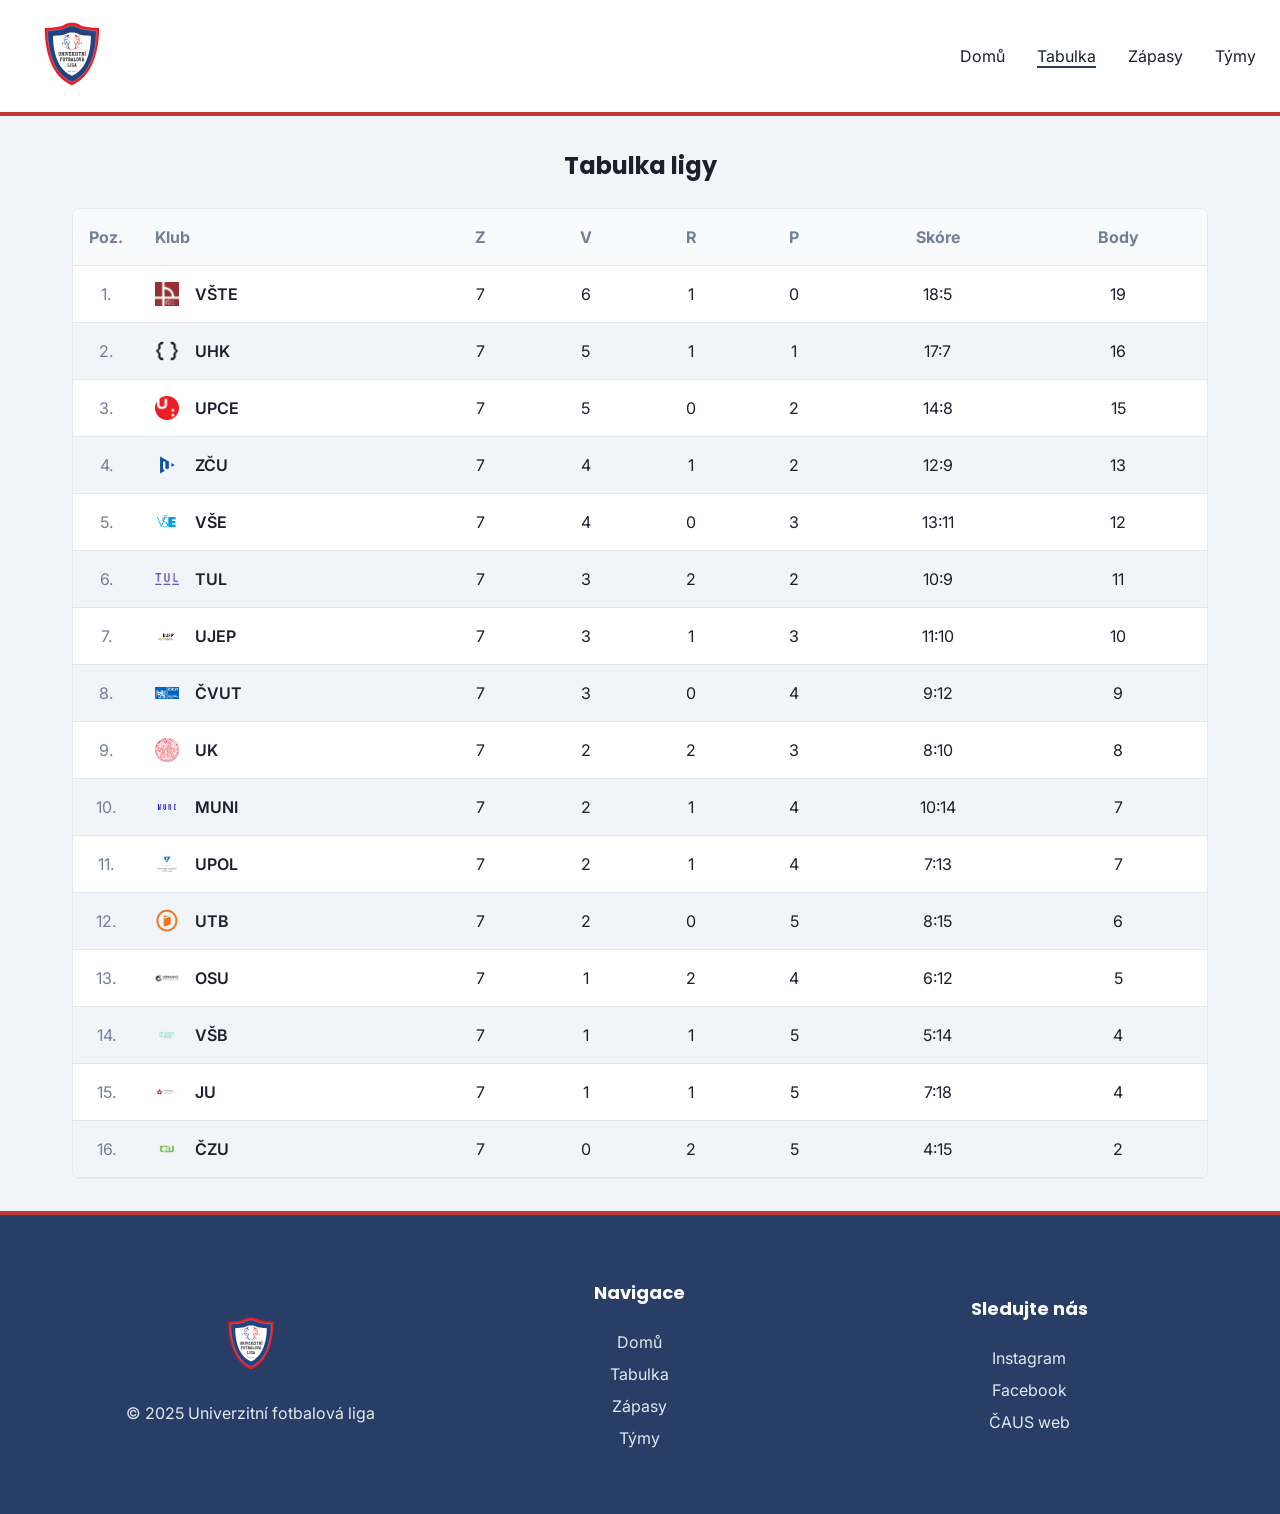
==== commit 820b8deb: "Switch team logos to WebP format for optimization Replaces PNG and JPG team logo images with WebP ve" ====
--- a/tabulka.html
+++ b/tabulka.html
@@ -82,7 +82,7 @@
                                     <td class="league-table__cell league-table__cell--pos">1.</td>
                                     <td class="league-table__cell league-table__cell--team">
                                         <div class="league-table__team-content">
-                                            <img class="league-table__logo" src="./images/logos/vste.jpg" alt="VŠTE Logo" loading="lazy">
+                                            <img class="league-table__logo" src="./images/logos/vste.webp" alt="VŠTE Logo" loading="lazy">
                                             <span class="league-table__name">VŠTE</span>
                                         </div>
                                     </td>
@@ -98,7 +98,7 @@
                                     <td class="league-table__cell league-table__cell--pos">2.</td>
                                     <td class="league-table__cell league-table__cell--team">
                                         <div class="league-table__team-content">
-                                            <img class="league-table__logo" src="./images/logos/uhk.png" alt="UHK Logo" loading="lazy">
+                                            <img class="league-table__logo" src="./images/logos/uhk.webp" alt="UHK Logo" loading="lazy">
                                             <span class="league-table__name">UHK</span>
                                         </div>
                                     </td>
@@ -114,7 +114,7 @@
                                     <td class="league-table__cell league-table__cell--pos">3.</td>
                                     <td class="league-table__cell league-table__cell--team">
                                         <div class="league-table__team-content">
-                                            <img class="league-table__logo" src="./images/logos/upce.png" alt="UPCE Logo" loading="lazy">
+                                            <img class="league-table__logo" src="./images/logos/upce.webp" alt="UPCE Logo" loading="lazy">
                                             <span class="league-table__name">UPCE</span>
                                         </div>
                                     </td>
@@ -130,7 +130,7 @@
                                     <td class="league-table__cell league-table__cell--pos">4.</td>
                                     <td class="league-table__cell league-table__cell--team">
                                         <div class="league-table__team-content">
-                                            <img class="league-table__logo" src="./images/logos/zcu.png" alt="ZČU Logo" loading="lazy">
+                                            <img class="league-table__logo" src="./images/logos/zcu.webp" alt="ZČU Logo" loading="lazy">
                                             <span class="league-table__name">ZČU</span>
                                         </div>
                                     </td>
@@ -146,7 +146,7 @@
                                     <td class="league-table__cell league-table__cell--pos">5.</td>
                                     <td class="league-table__cell league-table__cell--team">
                                         <div class="league-table__team-content">
-                                            <img class="league-table__logo" src="./images/logos/vse.png" alt="VŠE Logo" loading="lazy">
+                                            <img class="league-table__logo" src="./images/logos/vse.webp" alt="VŠE Logo" loading="lazy">
                                             <span class="league-table__name">VŠE</span>
                                         </div>
                                     </td>
@@ -162,7 +162,7 @@
                                     <td class="league-table__cell league-table__cell--pos">6.</td>
                                     <td class="league-table__cell league-table__cell--team">
                                         <div class="league-table__team-content">
-                                            <img class="league-table__logo" src="./images/logos/tul.png" alt="TUL Logo" loading="lazy">
+                                            <img class="league-table__logo" src="./images/logos/tul.webp" alt="TUL Logo" loading="lazy">
                                             <span class="league-table__name">TUL</span>
                                         </div>
                                     </td>
@@ -178,7 +178,7 @@
                                     <td class="league-table__cell league-table__cell--pos">7.</td>
                                     <td class="league-table__cell league-table__cell--team">
                                         <div class="league-table__team-content">
-                                            <img class="league-table__logo" src="./images/logos/ujep.png" alt="UJEP Logo" loading="lazy">
+                                            <img class="league-table__logo" src="./images/logos/ujep.webp" alt="UJEP Logo" loading="lazy">
                                             <span class="league-table__name">UJEP</span>
                                         </div>
                                     </td>
@@ -194,7 +194,7 @@
                                     <td class="league-table__cell league-table__cell--pos">8.</td>
                                     <td class="league-table__cell league-table__cell--team">
                                         <div class="league-table__team-content">
-                                            <img class="league-table__logo" src="./images/logos/cvut.jpg" alt="ČVUT Logo" loading="lazy">
+                                            <img class="league-table__logo" src="./images/logos/cvut.webp" alt="ČVUT Logo" loading="lazy">
                                             <span class="league-table__name">ČVUT</span>
                                         </div>
                                     </td>
@@ -210,7 +210,7 @@
                                     <td class="league-table__cell league-table__cell--pos">9.</td>
                                     <td class="league-table__cell league-table__cell--team">
                                         <div class="league-table__team-content">
-                                            <img class="league-table__logo" src="./images/logos/uk.png" alt="UK Logo" loading="lazy">
+                                            <img class="league-table__logo" src="./images/logos/uk.webp" alt="UK Logo" loading="lazy">
                                             <span class="league-table__name">UK</span>
                                         </div>
                                     </td>
@@ -226,7 +226,7 @@
                                     <td class="league-table__cell league-table__cell--pos">10.</td>
                                     <td class="league-table__cell league-table__cell--team">
                                         <div class="league-table__team-content">
-                                            <img class="league-table__logo" src="./images/logos/muni.png" alt="MUNI Logo" loading="lazy">
+                                            <img class="league-table__logo" src="./images/logos/muni.webp" alt="MUNI Logo" loading="lazy">
                                             <span class="league-table__name">MUNI</span>
                                         </div>
                                     </td>
@@ -242,7 +242,7 @@
                                     <td class="league-table__cell league-table__cell--pos">11.</td>
                                     <td class="league-table__cell league-table__cell--team">
                                         <div class="league-table__team-content">
-                                            <img class="league-table__logo" src="./images/logos/upol.png" alt="UPOL Logo" loading="lazy">
+                                            <img class="league-table__logo" src="./images/logos/upol.webp" alt="UPOL Logo" loading="lazy">
                                             <span class="league-table__name">UPOL</span>
                                         </div>
                                     </td>
@@ -258,7 +258,7 @@
                                     <td class="league-table__cell league-table__cell--pos">12.</td>
                                     <td class="league-table__cell league-table__cell--team">
                                         <div class="league-table__team-content">
-                                            <img class="league-table__logo" src="./images/logos/utb.png" alt="UTB Logo" loading="lazy">
+                                            <img class="league-table__logo" src="./images/logos/utb.webp" alt="UTB Logo" loading="lazy">
                                             <span class="league-table__name">UTB</span>
                                         </div>
                                     </td>
@@ -274,7 +274,7 @@
                                     <td class="league-table__cell league-table__cell--pos">13.</td>
                                     <td class="league-table__cell league-table__cell--team">
                                         <div class="league-table__team-content">
-                                            <img class="league-table__logo" src="./images/logos/osu.png" alt="OSU Logo" loading="lazy">
+                                            <img class="league-table__logo" src="./images/logos/osu.webp" alt="OSU Logo" loading="lazy">
                                             <span class="league-table__name">OSU</span>
                                         </div>
                                     </td>
@@ -290,7 +290,7 @@
                                     <td class="league-table__cell league-table__cell--pos">14.</td>
                                     <td class="league-table__cell league-table__cell--team">
                                         <div class="league-table__team-content">
-                                            <img class="league-table__logo" src="./images/logos/vsb.png" alt="VŠB Logo" loading="lazy">
+                                            <img class="league-table__logo" src="./images/logos/vsb.webp" alt="VŠB Logo" loading="lazy">
                                             <span class="league-table__name">VŠB</span>
                                         </div>
                                     </td>
@@ -306,7 +306,7 @@
                                     <td class="league-table__cell league-table__cell--pos">15.</td>
                                     <td class="league-table__cell league-table__cell--team">
                                         <div class="league-table__team-content">
-                                            <img class="league-table__logo" src="./images/logos/ju.png" alt="JU Logo" loading="lazy">
+                                            <img class="league-table__logo" src="./images/logos/ju.webp" alt="JU Logo" loading="lazy">
                                             <span class="league-table__name">JU</span>
                                         </div>
                                     </td>
@@ -322,7 +322,7 @@
                                     <td class="league-table__cell league-table__cell--pos">16.</td>
                                     <td class="league-table__cell league-table__cell--team">
                                         <div class="league-table__team-content">
-                                            <img class="league-table__logo" src="./images/logos/czu.png" alt="ČZU Logo" loading="lazy">
+                                            <img class="league-table__logo" src="./images/logos/czu.webp" alt="ČZU Logo" loading="lazy">
                                             <span class="league-table__name">ČZU</span>
                                         </div>
                                     </td>
--- a/css/main.css
+++ b/css/main.css
@@ -2,7 +2,7 @@
 *,
 *::before,
 *::after {
-    box-sizing: border-box;
+    box-sizing: border-box; /* Klíčové pro responzivitu - padding nezvětšuje velikost elementu */
     margin: 0;
     padding: 0;
 }
@@ -17,29 +17,35 @@
 canvas,
 svg {
     display: block;
-    max-width: 100%;
+    max-width: 100%; /* Obrázky nikdy nepřetečou svůj kontejner */
 }
 
 input,
 button,
 textarea,
 select {
-    font: inherit;
+    font: inherit; /* Formulářové prvky dědí font */
 }
 
 * {
-    -webkit-tap-highlight-color: transparent;
+    -webkit-tap-highlight-color: transparent; /* Odstranění modrého prokliku u odkazů */
 }
 
 /* Design System Variables - inlined for performance */
 :root {
-    /* Colors */
+    /* --- Colors --- */
+    
+    /* Primary */
     --color-primary: #283e67;
     --color-primary-hover: #5373b5;
     --color-primary-active: #1f2e5a;
+    
+    /* Accent */
     --color-accent: #c33734;
     --color-accent-hover: #e26966;
     --color-accent-active: #a32b29;
+    
+    /* Neutrals */
     --color-text-main: #1a202c;
     --color-text-subtle: #718096;
     --color-border: #e2e8f0;
@@ -48,17 +54,20 @@
     --color-bg-light: #f8fafc;
     --color-text-light: #e2e8f0;
     --color-white: #ffffff;
+    
+    /* System */
     --color-success: #48bb78;
     --color-error: #f56565;
     
-    /* Typography */
+    /* --- TYPOGRAFIE --- */
     --font-heading: "Poppins", sans-serif;
     --font-body: "Inter", sans-serif;
     
-    /* Layout */
+    /* --- SPACING & LAYOUT --- */
     --radius-card: 8px;
     --shadow-card: 0 2px 8px rgba(26, 32, 44, 0.05);
-    --container-width-desktop: 1200px;
+    
+    --container-width-desktop: 1200px; /* Maximální šířka obsahu */
 }
 
 /* Základní nastavení stránky */
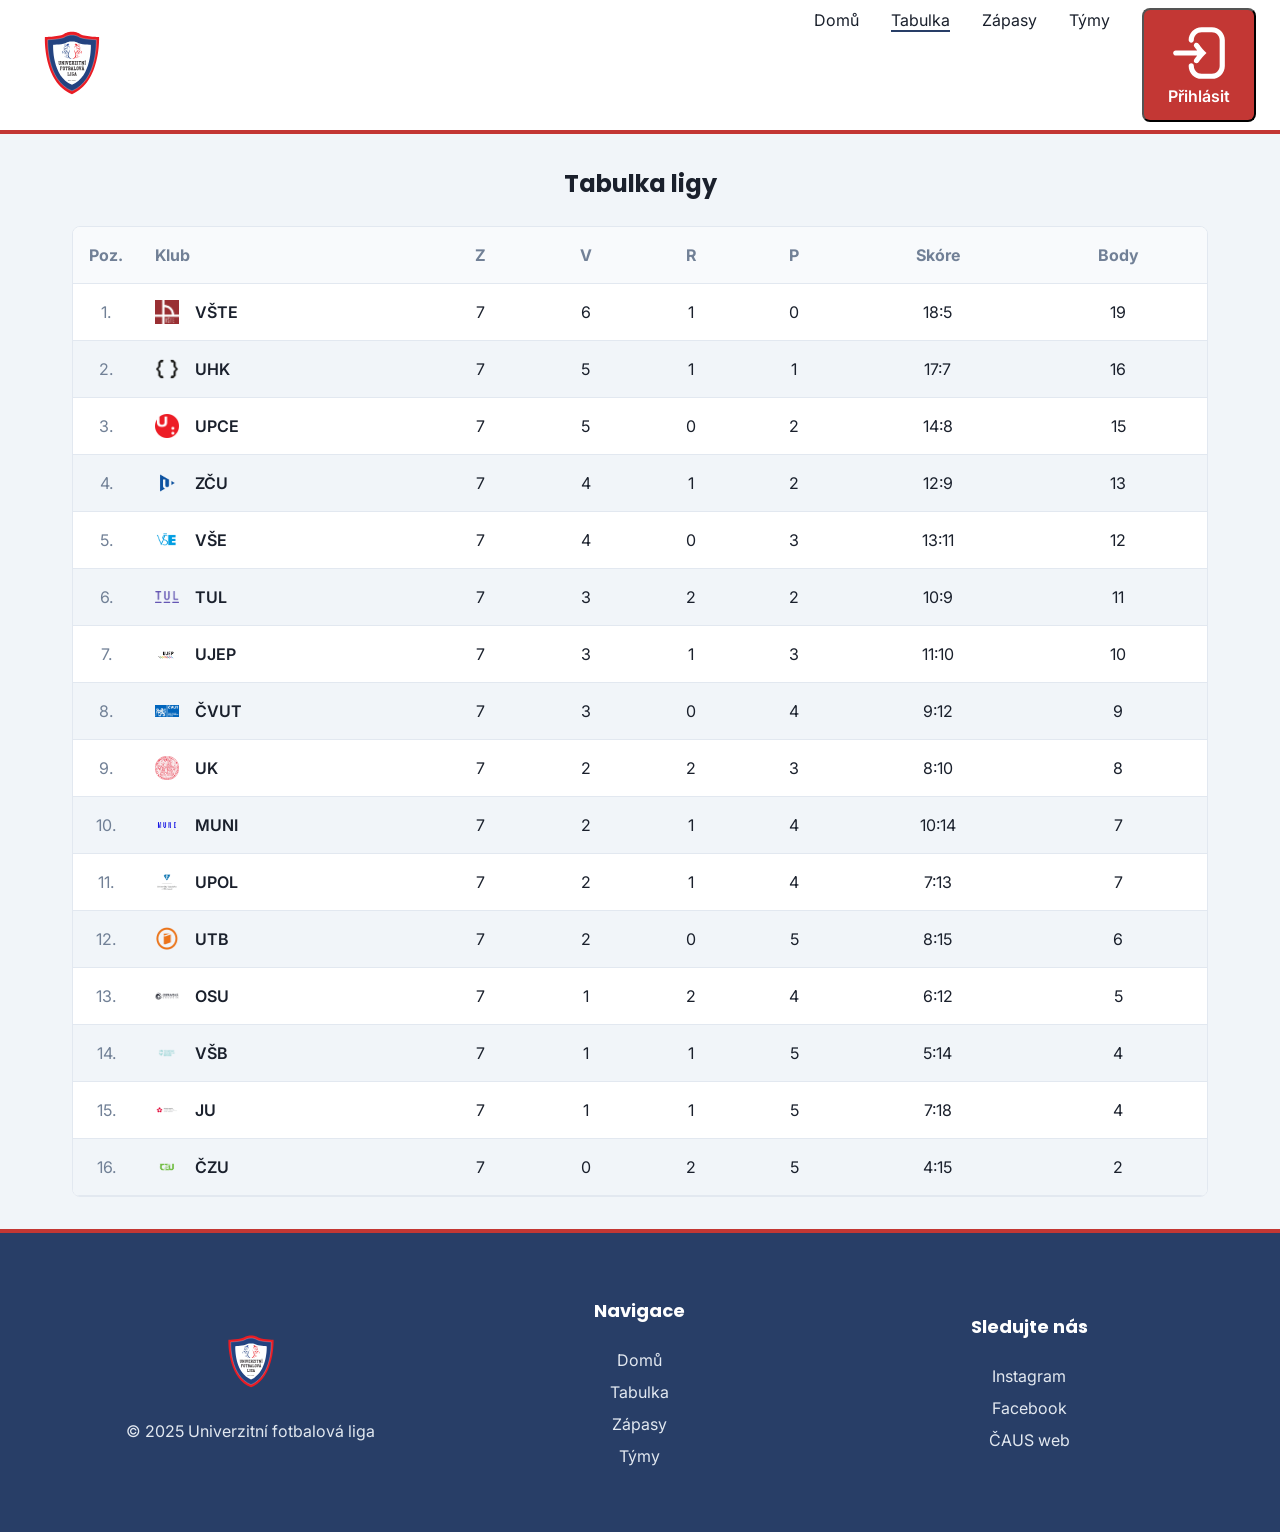
==== commit 071b6e60: "Improve performance and accessibility across the UFoL frontend - Removed blocking CSS @import statem" ====
--- a/tabulka.html
+++ b/tabulka.html
@@ -42,6 +42,15 @@
                         <li><a class="nav__link nav__link--active" href="./tabulka.html">Tabulka</a></li>
                         <li><a class="nav__link" href="./zapasy.html">Zápasy</a></li>
                         <li><a class="nav__link" href="./tymy.html">Týmy</a></li>
+                        <li class="nav__item--login">
+                            <button id="loginBtn" class="btn btn--login">
+                                <svg class="login-icon" xmlns="http://www.w3.org/2000/svg" viewBox="0 0 24 24" fill="currentColor">
+                                    <path d="M13 2C10.2386 2 8 4.23858 8 7C8 7.55228 8.44772 8 9 8C9.55228 8 10 7.55228 10 7C10 5.34315 11.3431 4 13 4H17C18.6569 4 20 5.34315 20 7V17C20 18.6569 18.6569 20 17 20H13C11.3431 20 10 18.6569 10 17C10 16.4477 9.55228 16 9 16C8.44772 16 8 16.4477 8 17C8 19.7614 10.2386 22 13 22H17C19.7614 22 22 19.7614 22 17V7C22 4.23858 19.7614 2 17 2H13Z" fill="#currentColor"/>
+                                    <path d="M3 11C2.44772 11 2 11.4477 2 12C2 12.5523 2.44772 13 3 13H11.2821C11.1931 13.1098 11.1078 13.2163 11.0271 13.318C10.7816 13.6277 10.5738 13.8996 10.427 14.0945C10.3536 14.1921 10.2952 14.2705 10.255 14.3251L10.2084 14.3884L10.1959 14.4055L10.1915 14.4115C10.1914 14.4116 10.191 14.4122 11 15L10.1915 14.4115C9.86687 14.8583 9.96541 15.4844 10.4122 15.809C10.859 16.1336 11.4843 16.0346 11.809 15.5879L11.8118 15.584L11.822 15.57L11.8638 15.5132C11.9007 15.4632 11.9553 15.3897 12.0247 15.2975C12.1637 15.113 12.3612 14.8546 12.5942 14.5606C13.0655 13.9663 13.6623 13.2519 14.2071 12.7071L14.9142 12L14.2071 11.2929C13.6623 10.7481 13.0655 10.0337 12.5942 9.43937C12.3612 9.14542 12.1637 8.88702 12.0247 8.7025C11.9553 8.61033 11.9007 8.53682 11.8638 8.48679L11.822 8.43002L11.8118 8.41602L11.8095 8.41281C11.4848 7.96606 10.859 7.86637 10.4122 8.19098C9.96541 8.51561 9.86636 9.14098 10.191 9.58778L11 9C10.191 9.58778 10.1909 9.58773 10.191 9.58778L10.1925 9.58985L10.1959 9.59454L10.2084 9.61162L10.255 9.67492C10.2952 9.72946 10.3536 9.80795 10.427 9.90549C10.5738 10.1004 10.7816 10.3723 11.0271 10.682C11.1078 10.7837 11.1931 10.8902 11.2821 11H3Z" fill="#currentColor"/>
+                                    </svg> Přihlásit
+                            </button>
+                        </li>
+                    </ul>
                     </ul>
                     <button class="nav__hamburger" aria-label="Otevřít menu" aria-expanded="false">
                         <span class="nav__bar"></span>
@@ -344,7 +353,7 @@
             <div class="footer__content">
                 <div class="footer__column footer__column--brand">
                     <a href="index.html" class="footer__logo-link">
-                        <img class="footer__logo" src="./images/logos/ufol.svg" alt="UFoL Logo">
+                        <img class="footer__logo" src="./images/logos/ufol.svg" alt="UFoL Logo" loading="lazy">
                     </a>
                     <p class="footer__text">© 2025 Univerzitní fotbalová liga</p>
                 </div>
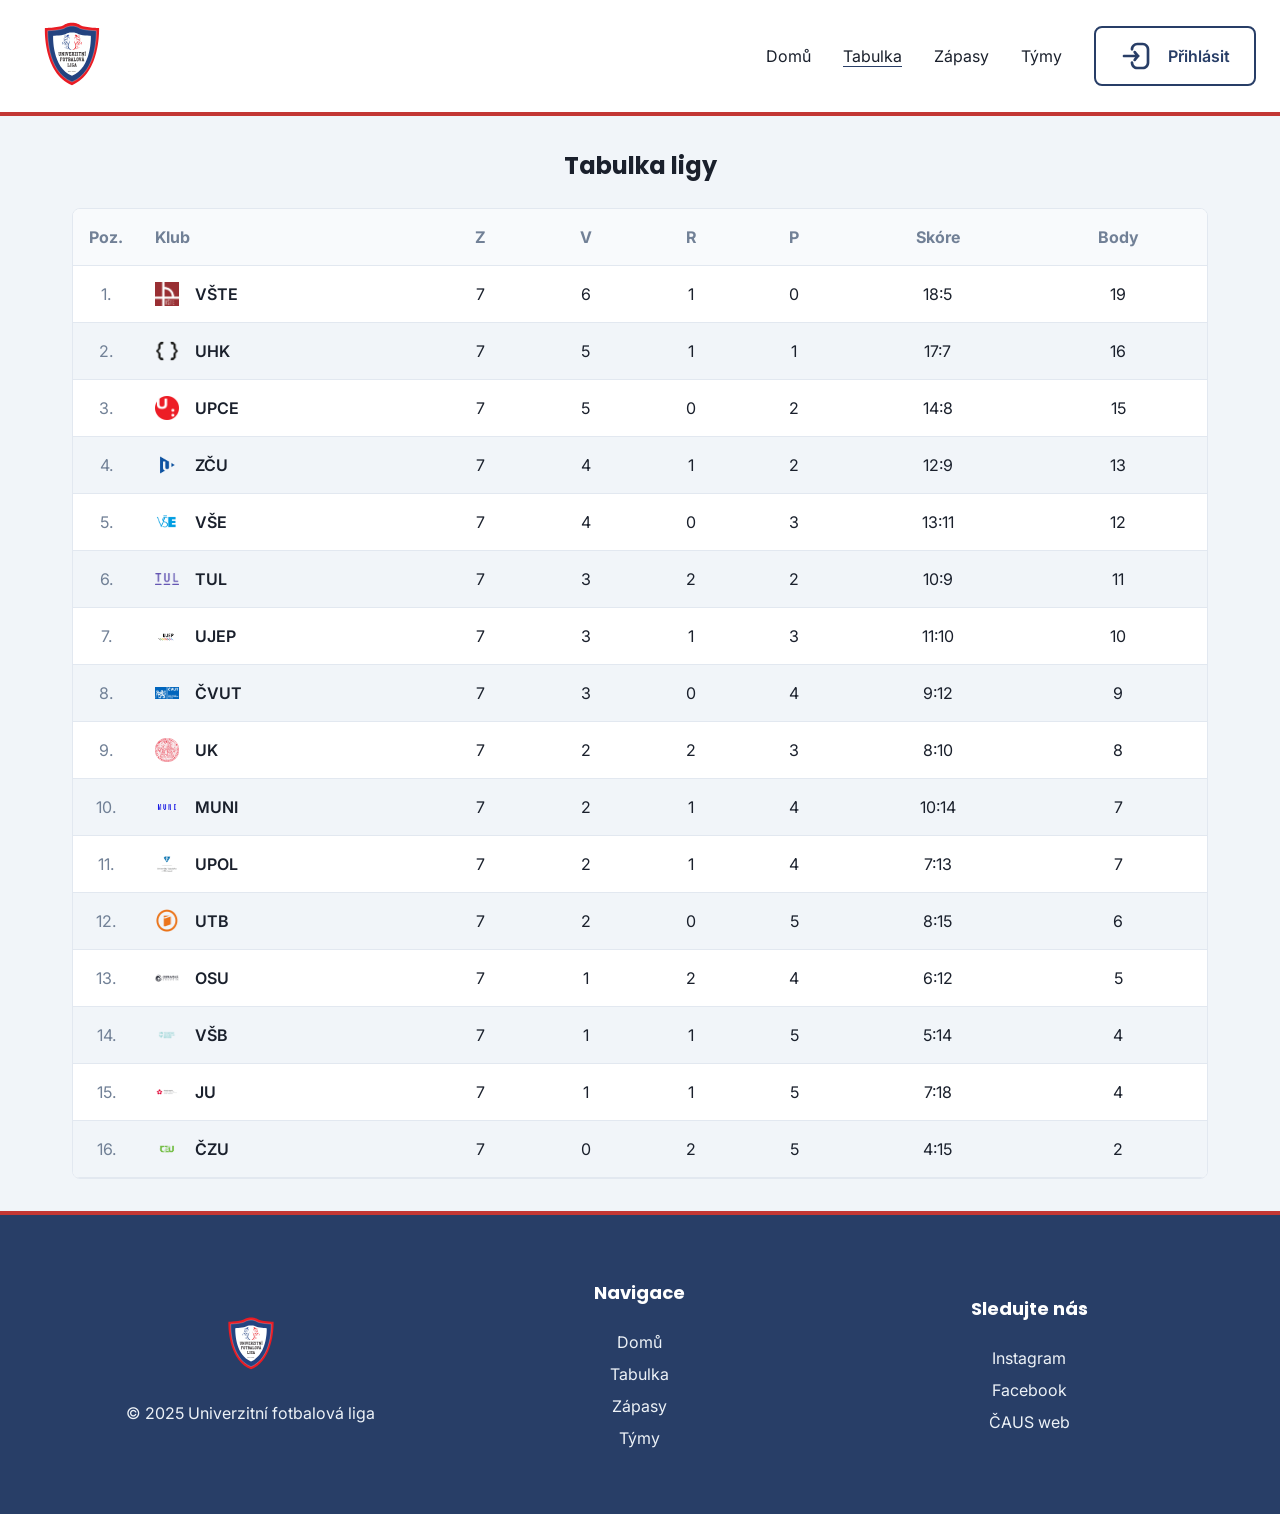
==== commit 8f06e541: "Improve CSS structure and UI consistency Refactors CSS for clearer section separation and updates fo" ====
--- a/tabulka.html
+++ b/tabulka.html
@@ -51,7 +51,6 @@
                             </button>
                         </li>
                     </ul>
-                    </ul>
                     <button class="nav__hamburger" aria-label="Otevřít menu" aria-expanded="false">
                         <span class="nav__bar"></span>
                         <span class="nav__bar"></span>
--- a/css/main.css
+++ b/css/main.css
@@ -1,4 +1,6 @@
-/* CSS Reset - inlined for performance (no @import blocking) */
+/* =========================================
+    CSS Reset - inlined for performance (no @import blocking)
+   ========================================= */
 *,
 *::before,
 *::after {
@@ -52,7 +54,7 @@
     --color-bg-container: #ffffff;
     --color-bg-page: #f1f5f9;
     --color-bg-light: #f8fafc;
-    --color-text-light: #e2e8f0;
+    --color-text-light: #edf2f7;
     --color-white: #ffffff;
     
     /* System */
@@ -60,8 +62,8 @@
     --color-error: #f56565;
     
     /* --- TYPOGRAFIE --- */
-    --font-heading: "Poppins", sans-serif;
-    --font-body: "Inter", sans-serif;
+    --font-heading: "Poppins", -apple-system, BlinkMacSystemFont, "Segoe UI", sans-serif;
+    --font-body: "Inter",  -apple-system, BlinkMacSystemFont, "Segoe UI", sans-serif;
     
     /* --- SPACING & LAYOUT --- */
     --radius-card: 8px;
@@ -92,7 +94,9 @@
     color: inherit;
 }
 
-/* HEADER */
+/* =========================================
+    HEADER
+   ========================================= */
 
 .header {
     padding: 0.5rem 1.5rem;
@@ -111,6 +115,8 @@
     height: auto;
 }
 
+/* NAVIGATION */
+
 .nav__hamburger {
     display: none;
 }
@@ -119,11 +125,12 @@
     list-style: none;
     display: flex;
     gap: 2rem;
+    align-items: center;
 }
 
 .nav__link {
     /* Vymezí místo pro border ve stavu :hover */
-    border-bottom: 2px solid transparent;
+    border-bottom: 1px solid transparent;
     transition: all 0.3s ease;
 }
 
@@ -149,7 +156,9 @@
     color: var(--color-primary-active);
 }
 
-/* FOOTER */
+/* =========================================
+    FOOTER
+   ========================================= */
 
 .footer {
     background-color: var(--color-primary);
@@ -430,6 +439,7 @@
 
 .league-table__name {
     font-weight: 600;
+    font-size: 1rem;
 }
 
 .league-table__row--zebra {
@@ -447,6 +457,119 @@
     width: 100%;
     min-width: 700px;
     border-collapse: collapse;
+}
+
+/* =========================================
+   STRÁNKA ZÁPASY (MATCHES)
+   ========================================= */
+
+.matches__content {
+    padding: 2rem 2rem;
+    width: 100%;
+    max-width: var(--container-width-desktop);
+    margin: 0 auto;
+    display: flex;
+    flex-direction: column;
+    gap: 2rem;
+}
+
+.matches__header {
+    text-align: center;
+}
+
+/* Filters (Přepínače) */
+.matches__filters {
+    display: flex;
+    justify-content: center;
+    gap: 1rem;
+    flex-wrap: wrap;
+}
+
+.filter-btn {
+    padding: 0.5rem 1.5rem;
+    background-color: transparent;
+    border: 2px solid var(--color-border);
+    border-radius: 2rem;
+    font-weight: 600;
+    color: var(--color-text-subtle);
+    cursor: pointer;
+    transition: all 0.3s ease;
+}
+
+.filter-btn:hover {
+    border-color: var(--color-primary);
+    color: var(--color-primary);
+}
+
+.filter-btn--active {
+    background-color: var(--color-primary);
+    border-color: var(--color-primary);
+    color: white;
+}
+
+.filter-btn--active:hover {
+    color: white; /* Udržet bílou na aktivním */
+}
+
+/* Stylování skupin zápasů */
+.matches__group {
+    display: flex;
+    flex-direction: column;
+    gap: 1.5rem;
+}
+
+.matches__group-title {
+    font-size: 1.25rem;
+    color: var(--color-text-main);
+    border-left: 4px solid var(--color-accent);
+    padding-left: 1rem;
+}
+
+/* Vylepšení Match Card pro detailní pohled */
+
+.match-card__meta {
+    display: flex;
+    flex-direction: column;
+    align-items: center;
+    margin-bottom: 0.5rem;
+}
+
+.match-card__time {
+    font-size: 1.25rem;
+    font-weight: 700;
+    color: var(--color-text-main);
+}
+
+.match-card__date {
+    font-size: 0.85rem;
+    color: var(--color-text-subtle);
+}
+
+.match-card__status {
+    font-size: 0.75rem;
+    text-transform: uppercase;
+    letter-spacing: 1px;
+    color: var(--color-text-subtle);
+    margin-top: 0.25rem;
+}
+
+.match-card__score--final {
+    font-size: 2rem; /* Větší skóre pro odehrané */
+    color: var(--color-text-main);
+}
+
+/* Tlačítka uvnitř karty */
+.btn--outline {
+    background: transparent;
+    border: 1px solid var(--color-primary);
+    color: var(--color-primary);
+    padding: 0.4rem 1rem;
+    cursor: pointer;
+}
+
+.btn--outline:hover {
+    background: var(--color-primary);
+    color: white;
 }
 
 /* =========================================
@@ -579,6 +702,30 @@
     color: var(--color-accent);
 }
 
+/* Styl pro login tlačítko v menu */
+.login-icon {
+    height: 2rem;
+}
+
+.nav__item--login {
+    margin-left: auto; /* Posune login na konec menu (desktop) */
+}
+
+.btn--login {
+    display: flex;
+    align-items: center;
+    gap: 1rem;
+    background-color: white; /* Kontrastní tlačítko v hlavičce */
+    color: var(--color-primary);
+    border: 2px solid var(--color-primary);
+    cursor: pointer
+}
+
+.btn--login:hover {
+    background-color: var(--color-primary);
+    color: white;
+}
+
 /* =========================================
    RESPONSIVE DESIGN (MEDIA QUERIES)
    ========================================= */
@@ -596,6 +743,17 @@
 
 /* MOBILE */
 @media (max-width: 768px) {
+    .section__header h2{
+        font-size: 1rem;
+    }
+
+    .section__header a{
+        font-size: 0.7rem;
+    }
+
+    h1 {
+        font-size: 1.5rem;
+    }
     /* NAVIGACE */
     /* Zámek scrollování pro otevřené menu */
     body.no-scroll {
@@ -634,6 +792,21 @@
 
     .nav__link--active {
         border-block-color: var(--color-white);
+    }
+
+    .nav__item--login {
+        margin-left: 0;
+        margin-top: 1rem;
+    }
+    
+    .btn--login {
+        background-color: white;
+        color: var(--color-primary);
+    }
+
+    .btn--login:hover {
+        border: 1px solid var(--color-white);
+        box-shadow: none;
     }
 
     .nav__hamburger {
@@ -714,15 +887,41 @@
 
     .match-card__name {
         font-size: 1rem;
+        color: var(--color-text-main);
+        font-family: var(--font-heading);
+        font-weight: 700;
+    }
+
+    .league-table__name {
+        font-size: 0.7rem;
     }
 
     .match-card__info {
         font-size: 0.7rem;
+    }
+
+    .standings__content {
+        gap: 1rem;
     }
 
     /* Zobrazení nápovědi pro práci s tabulkou */
     .standings__hint {
         display: block;
+    }
+
+    .league-table__th,
+    .league-table__cell {
+        padding: 0.5rem;
+    }
+    
+    .league-table__logo {
+        width: 1rem;
+    }
+
+    /* Zmenseni filtr buttonu */
+    .filter-btn {
+        padding: 0.4rem 0.8rem;
+        font-size: 0.7rem;
     }
 
     /* Pouze 1 sloupec u gridu v TÝMY layoutu */
